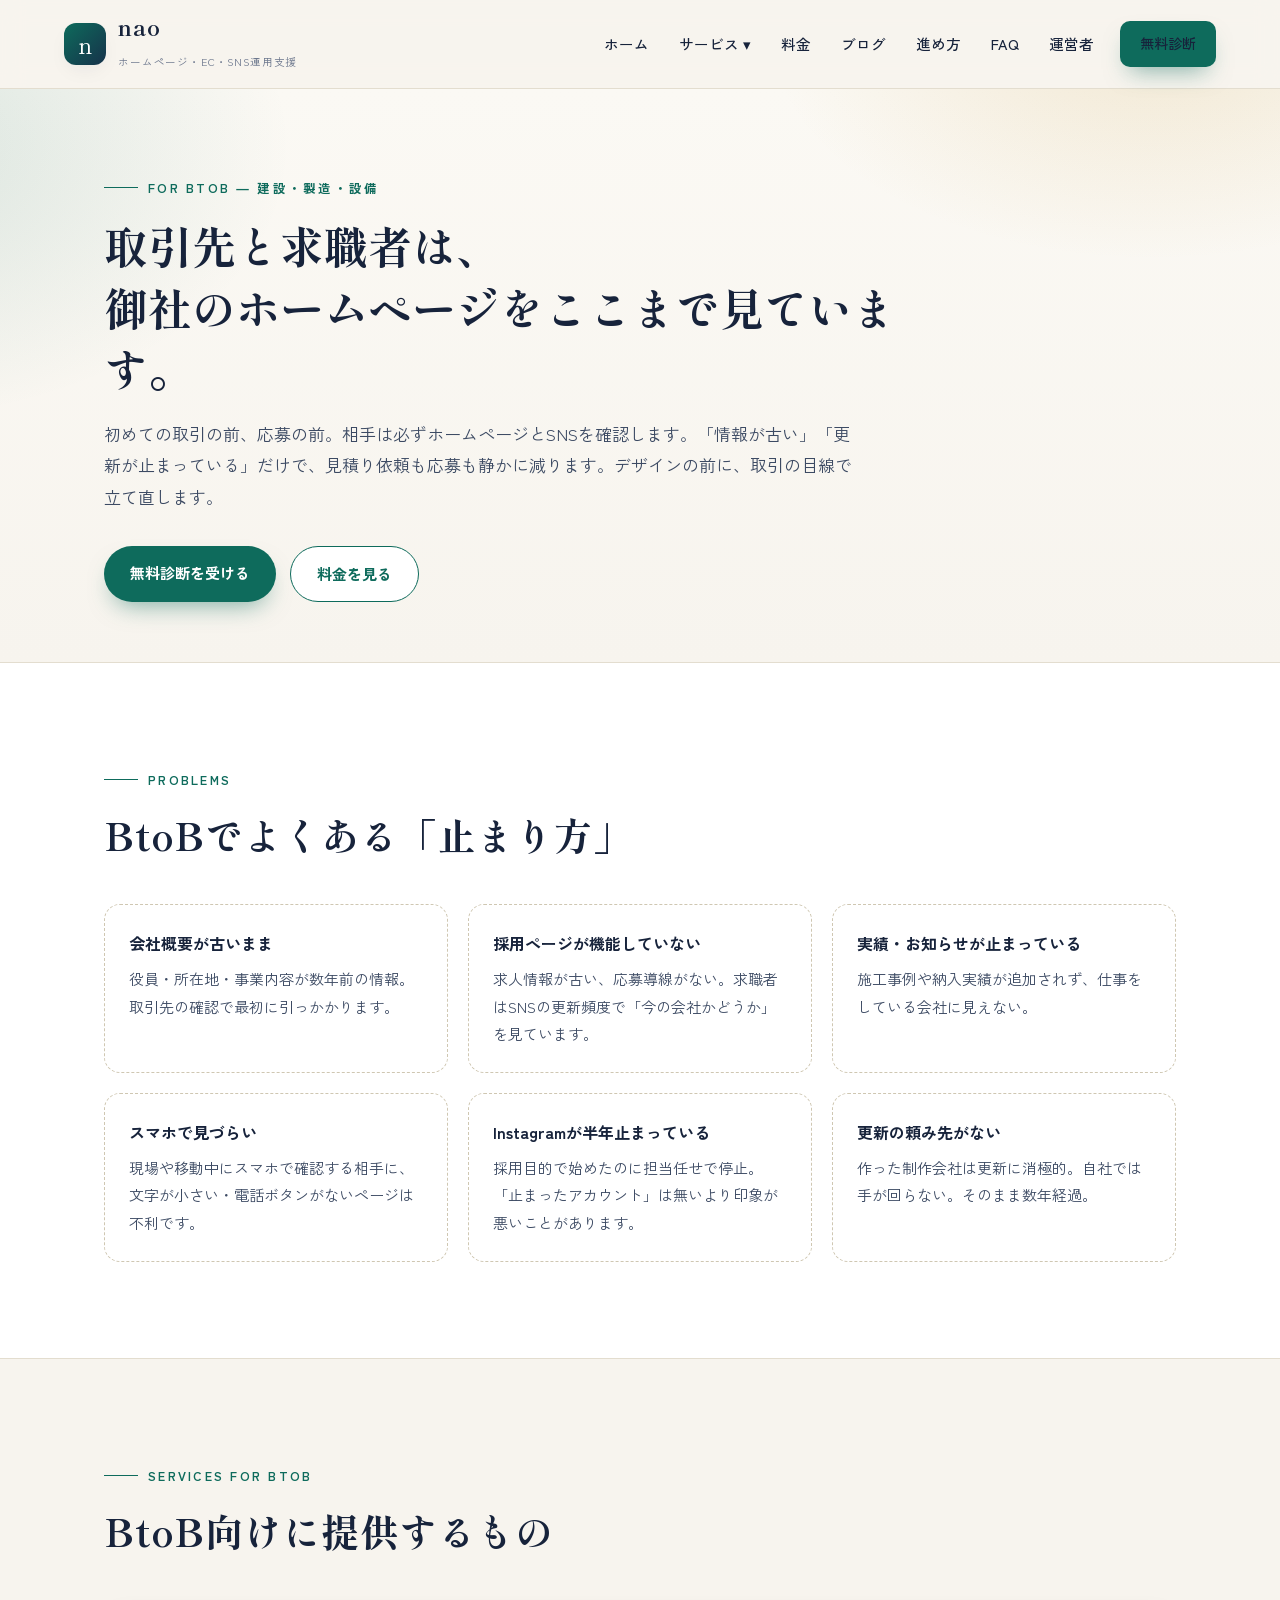
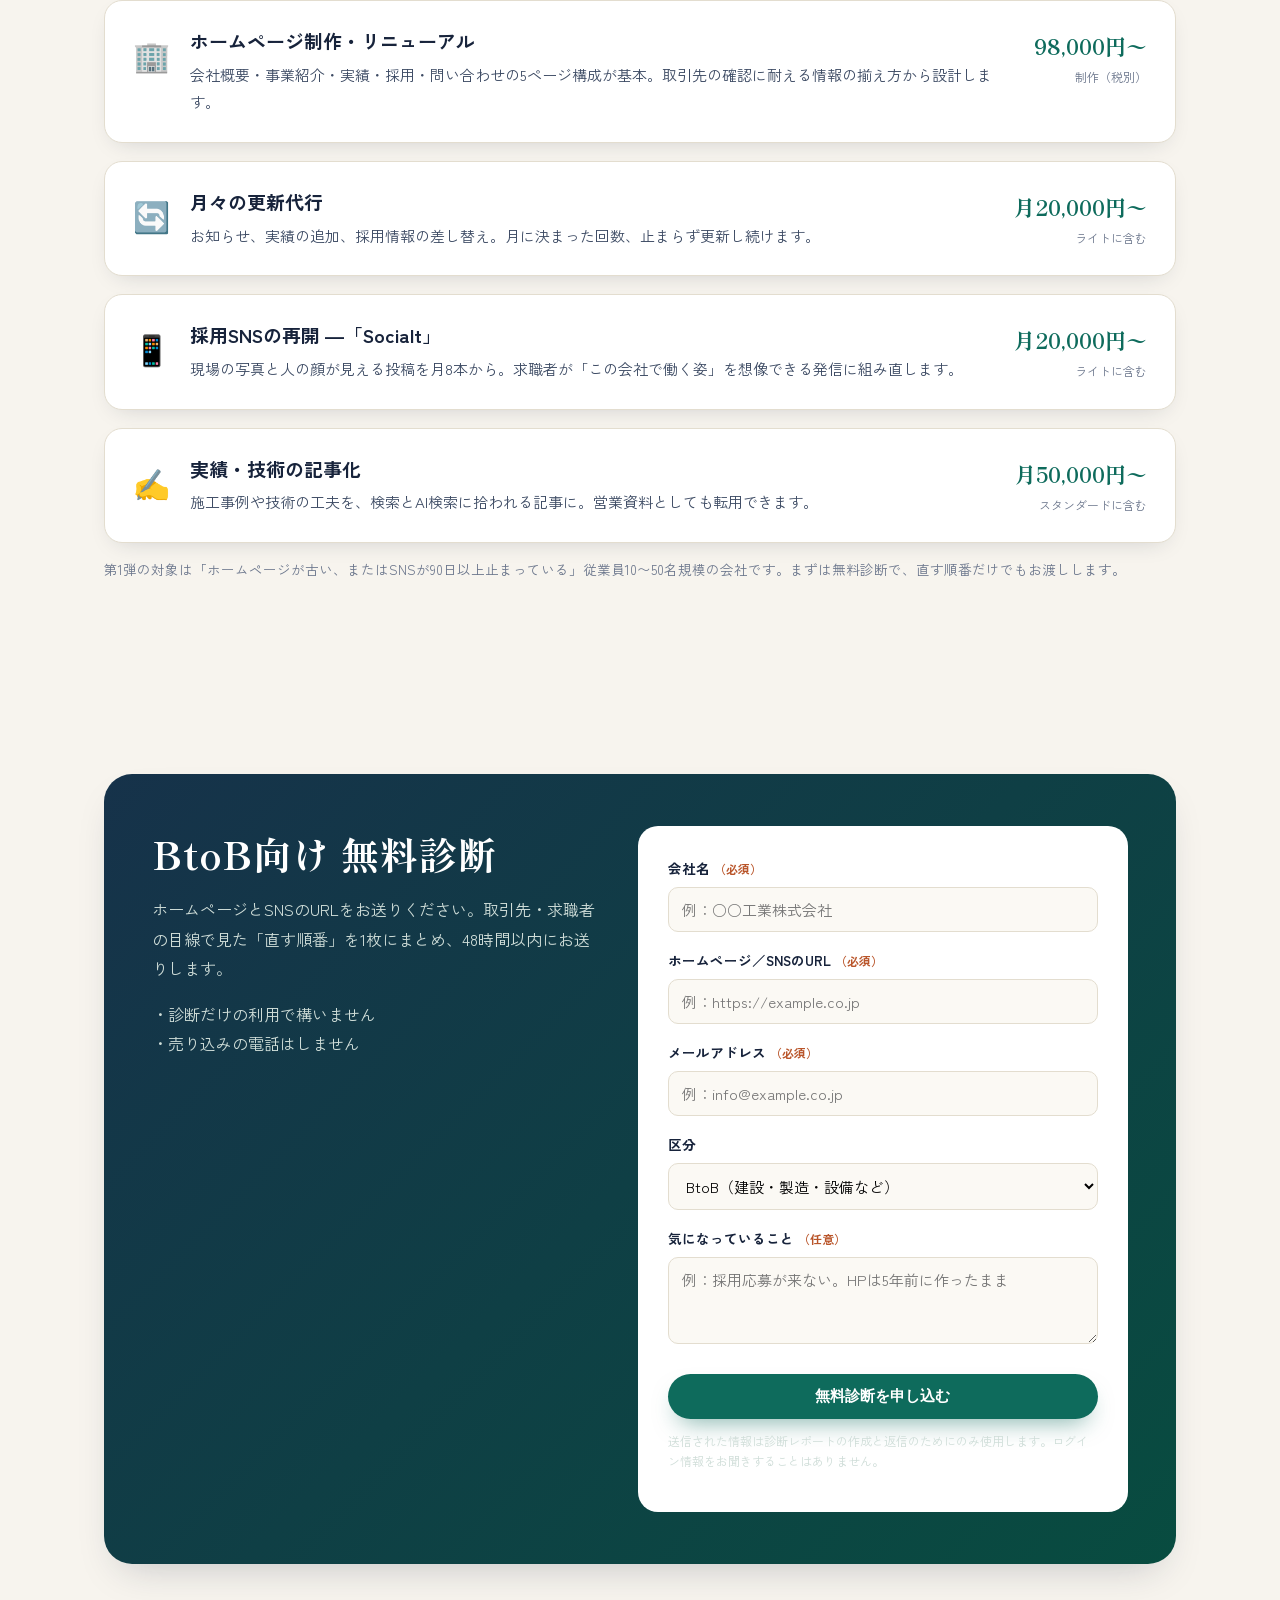
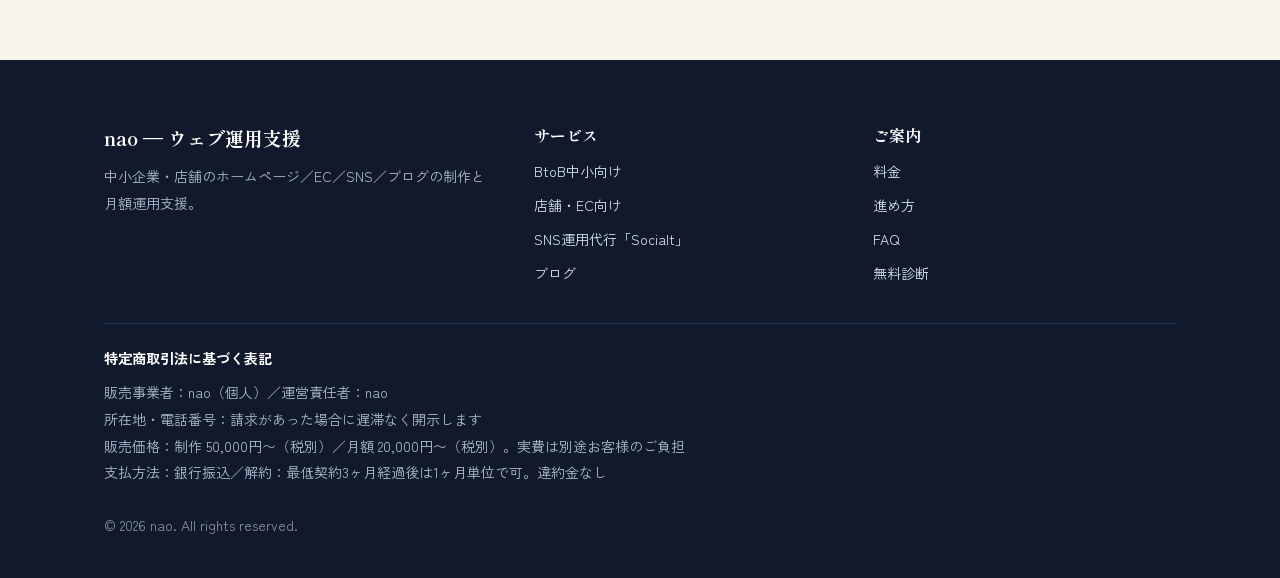
==== b2b/index.html @ 58116fbf "サイト v2 初回公開（トップ／BtoB／店舗・EC／Socialt／ブログ）" ====
<!DOCTYPE html>
<html lang="ja">
<head>
<meta charset="UTF-8">
<meta name="viewport" content="width=device-width, initial-scale=1.0">
<title>BtoB中小向け（建設・製造・設備）ホームページ制作とSNS運用｜nao</title>
<meta name="description" content="建設・製造・設備などBtoB中小企業のホームページ制作・リニューアルと、採用に効くSNS（Instagram運用代行「Socialt」）の立て直し。制作9.8万円〜、月額2万円〜。取引先と求職者が見る場所から直します。まずは無料診断から。">
<link rel="preconnect" href="https://fonts.googleapis.com">
<link href="https://fonts.googleapis.com/css2?family=Shippori+Mincho:wght@500;700&family=Zen+Kaku+Gothic+New:wght@400;500;700&display=swap" rel="stylesheet">
<link rel="stylesheet" href="../assets/style.css">
</head>
<body>
<header class="site">
  <div class="header-in">
    <a class="brand" href="../index.html"><span class="brand-mark">n</span><span><span class="brand-name">nao</span><br><span class="brand-sub">ホームページ・EC・SNS運用支援</span></span></a>
    <button class="nav-toggle" aria-label="メニュー">☰</button>
    <nav class="main"><ul>
      <li><a href="../index.html">ホーム</a></li>
      <li class="has-drop"><a href="../index.html#services">サービス ▾</a>
        <div class="drop">
          <div class="drop-label">対象から選ぶ</div>
          <a href="../b2b/"><b>BtoB中小向け</b><span>建設・製造・設備 ― HPと採用SNSの立て直し</span></a>
          <a href="../shop-ec/"><b>店舗・EC向け</b><span>飲食・小売・美容・食品 ― 集客とネット販売</span></a>
          <div class="drop-label">サービスから選ぶ</div>
          <a href="../sns/"><b>SNS運用代行「Socialt」</b><span>止まったSNSの再開と月8投稿からの運用</span></a>
          <a href="../index.html#services"><b>ホームページ制作・更新</b><span>制作9.8万円〜／更新は月額で代行</span></a>
          <a href="../shop-ec/#ec"><b>ECサイト制作</b><span>Shopify／BASE・商品登録20点まで込み</span></a>
          <a href="../blog/"><b>ブログ・記事制作</b><span>SEO／AI検索に拾われる記事を月2本</span></a>
        </div></li>
      <li><a href="../index.html#pricing">料金</a></li>
      <li><a href="../blog/">ブログ</a></li>
      <li><a href="../index.html#flow">進め方</a></li>
      <li><a href="../index.html#faq">FAQ</a></li>
      <li><a href="../index.html#about">運営者</a></li>
      <li class="header-cta"><a class="btn sm" href="#diagnosis">無料診断</a></li>
    </ul></nav>
  </div>
</header>

<div class="page-hero">
  <div class="wrap">
    <div class="eyebrow">For BtoB ― 建設・製造・設備</div>
    <h1>取引先と求職者は、<br>御社のホームページをここまで見ています。</h1>
    <p class="lead">初めての取引の前、応募の前。相手は必ずホームページとSNSを確認します。「情報が古い」「更新が止まっている」だけで、見積り依頼も応募も静かに減ります。デザインの前に、取引の目線で立て直します。</p>
    <div class="hero-cta"><a class="btn" href="#diagnosis">無料診断を受ける</a><a class="btn ghost" href="../index.html#pricing">料金を見る</a></div>
  </div>
</div>

<section class="band">
  <div class="wrap">
    <div class="eyebrow reveal">Problems</div>
    <h2 class="reveal">BtoBでよくある「止まり方」</h2>
    <div style="height:28px"></div>
    <div class="pains">
      <div class="pain reveal"><b>会社概要が古いまま</b>役員・所在地・事業内容が数年前の情報。取引先の確認で最初に引っかかります。</div>
      <div class="pain reveal"><b>採用ページが機能していない</b>求人情報が古い、応募導線がない。求職者はSNSの更新頻度で「今の会社かどうか」を見ています。</div>
      <div class="pain reveal"><b>実績・お知らせが止まっている</b>施工事例や納入実績が追加されず、仕事をしている会社に見えない。</div>
      <div class="pain reveal"><b>スマホで見づらい</b>現場や移動中にスマホで確認する相手に、文字が小さい・電話ボタンがないページは不利です。</div>
      <div class="pain reveal"><b>Instagramが半年止まっている</b>採用目的で始めたのに担当任せで停止。「止まったアカウント」は無いより印象が悪いことがあります。</div>
      <div class="pain reveal"><b>更新の頼み先がない</b>作った制作会社は更新に消極的。自社では手が回らない。そのまま数年経過。</div>
    </div>
  </div>
</section>

<section>
  <div class="wrap">
    <div class="eyebrow reveal">Services for BtoB</div>
    <h2 class="reveal">BtoB向けに提供するもの</h2>
    <div style="height:28px"></div>
    <div class="grid" style="gap:18px">
      <div class="svc reveal"><div class="icon">🏢</div><div><h3>ホームページ制作・リニューアル</h3><p>会社概要・事業紹介・実績・採用・問い合わせの5ページ構成が基本。取引先の確認に耐える情報の揃え方から設計します。</p></div><div class="price"><b>98,000円〜</b><span>制作（税別）</span></div></div>
      <div class="svc reveal"><div class="icon">🔄</div><div><h3>月々の更新代行</h3><p>お知らせ、実績の追加、採用情報の差し替え。月に決まった回数、止まらず更新し続けます。</p></div><div class="price"><b>月20,000円〜</b><span>ライトに含む</span></div></div>
      <div class="svc reveal"><div class="icon">📱</div><div><h3>採用SNSの再開 ―「Socialt」</h3><p>現場の写真と人の顔が見える投稿を月8本から。求職者が「この会社で働く姿」を想像できる発信に組み直します。</p></div><div class="price"><b>月20,000円〜</b><span>ライトに含む</span></div></div>
      <div class="svc reveal"><div class="icon">✍️</div><div><h3>実績・技術の記事化</h3><p>施工事例や技術の工夫を、検索とAI検索に拾われる記事に。営業資料としても転用できます。</p></div><div class="price"><b>月50,000円〜</b><span>スタンダードに含む</span></div></div>
    </div>
    <p class="note reveal">第1弾の対象は「ホームページが古い、またはSNSが90日以上止まっている」従業員10〜50名規模の会社です。まずは無料診断で、直す順番だけでもお渡しします。</p>
  </div>
</section>

<section>
  <div class="wrap">
    <div class="diag reveal" id="diagnosis">
      <div class="diag-grid">
        <div><h2>BtoB向け 無料診断</h2><p>ホームページとSNSのURLをお送りください。取引先・求職者の目線で見た「直す順番」を1枚にまとめ、48時間以内にお送りします。</p><p style="margin-top:16px">・診断だけの利用で構いません<br>・売り込みの電話はしません</p></div>
        <form class="diag-form" id="diag-form">
          <label>会社名 <span>（必須）</span></label><input type="text" name="会社名" required placeholder="例：○○工業株式会社">
          <label>ホームページ／SNSのURL <span>（必須）</span></label><input type="url" name="対象URL" required placeholder="例：https://example.co.jp">
          <label>メールアドレス <span>（必須）</span></label><input type="email" name="メールアドレス" required placeholder="例：info@example.co.jp">
          <label>区分</label><select name="区分"><option>BtoB（建設・製造・設備など）</option><option>店舗・EC</option><option>その他・分からない</option></select>
          <label>気になっていること <span>（任意）</span></label><textarea name="気になっていること" rows="3" placeholder="例：採用応募が来ない。HPは5年前に作ったまま"></textarea>
          <button class="btn" type="submit">無料診断を申し込む</button>
          <p class="form-note">送信された情報は診断レポートの作成と返信のためにのみ使用します。ログイン情報をお聞きすることはありません。</p>
          <p id="form-status"></p>
        </form>
      </div>
    </div>
  </div>
</section>

<footer class="site"><div class="wrap">
  <div class="foot-grid">
    <div><h3>nao ― ウェブ運用支援</h3><p>中小企業・店舗のホームページ／EC／SNS／ブログの制作と月額運用支援。</p></div>
    <div><h3 style="font-size:16px">サービス</h3><ul><li><a href="../b2b/">BtoB中小向け</a></li><li><a href="../shop-ec/">店舗・EC向け</a></li><li><a href="../sns/">SNS運用代行「Socialt」</a></li><li><a href="../blog/">ブログ</a></li></ul></div>
    <div><h3 style="font-size:16px">ご案内</h3><ul><li><a href="../index.html#pricing">料金</a></li><li><a href="../index.html#flow">進め方</a></li><li><a href="../index.html#faq">FAQ</a></li><li><a href="#diagnosis">無料診断</a></li></ul></div>
  </div>
  <dl class="tokusho"><dt>特定商取引法に基づく表記</dt><dd>販売事業者：nao（個人）／運営責任者：nao<br>所在地・電話番号：請求があった場合に遅滞なく開示します<br>販売価格：制作 50,000円〜（税別）／月額 20,000円〜（税別）。実費は別途お客様のご負担<br>支払方法：銀行振込／解約：最低契約3ヶ月経過後は1ヶ月単位で可。違約金なし</dd></dl>
  <p class="copyright">© 2026 nao. All rights reserved.</p>
</div></footer>
<script src="../assets/main.js"></script>
</body>
</html>
---- assets/style.css ----
/* ============================================================
   nao — 中小企業のホームページ・EC・SNS運用支援
   Design system v2 (屋号はヘッダーのブランド表記のみ差し替え)
   ============================================================ */
:root{
  --ink:#17233b;
  --ink-soft:#3c4a63;
  --muted:#6b768c;
  --paper:#f7f4ee;
  --paper-2:#efe9dd;
  --card:#ffffff;
  --line:#e3ddcf;
  --teal:#0e6b5c;
  --teal-dark:#084c40;
  --teal-tint:#e3efec;
  --navy:#16324a;
  --terra:#b9552a;
  --terra-dark:#93401d;
  --terra-tint:#f7e9e1;
  --gold:#c79a3b;
  --radius:18px;
  --shadow:0 18px 40px -18px rgba(23,35,59,.25);
  --shadow-sm:0 8px 24px -12px rgba(23,35,59,.22);
  --font-body:"Zen Kaku Gothic New","Hiragino Kaku Gothic ProN","Yu Gothic",sans-serif;
  --font-display:"Shippori Mincho","Hiragino Mincho ProN","Yu Mincho",serif;
}
*{margin:0;padding:0;box-sizing:border-box}
html{scroll-behavior:smooth}
body{font-family:var(--font-body);color:var(--ink);background:var(--paper);line-height:1.85;font-size:16px;-webkit-font-smoothing:antialiased}
img{max-width:100%}
a{color:var(--teal);text-decoration:none}
a:hover{text-decoration:underline}
.wrap{max-width:1120px;margin:0 auto;padding:0 24px}
section{padding:96px 0}
h1,h2,h3{line-height:1.45;font-weight:700}
h2{font-family:var(--font-display);font-size:clamp(26px,3.4vw,38px);letter-spacing:.02em;margin-bottom:14px}
h3{font-size:19px}
.lead{color:var(--ink-soft);max-width:760px}
.eyebrow{display:inline-flex;align-items:center;gap:10px;font-size:12.5px;font-weight:700;letter-spacing:.18em;color:var(--teal);text-transform:uppercase;margin-bottom:16px}
.eyebrow::before{content:"";width:34px;height:1px;background:var(--teal)}
.eyebrow.center{justify-content:center}
.eyebrow.center::after{content:"";width:34px;height:1px;background:var(--teal)}
.center{text-align:center}
.center .lead{margin:0 auto}

/* ---------- header / nav ---------- */
header.site{position:sticky;top:0;z-index:60;background:rgba(247,244,238,.88);backdrop-filter:blur(12px);border-bottom:1px solid var(--line)}
.header-in{display:flex;align-items:center;gap:28px;max-width:1200px;margin:0 auto;padding:14px 24px}
.brand{display:flex;align-items:center;gap:12px;color:var(--ink);flex-shrink:0}
.brand:hover{text-decoration:none}
.brand-mark{width:42px;height:42px;border-radius:12px;background:linear-gradient(135deg,var(--teal),var(--navy));color:#fff;display:grid;place-items:center;font-family:var(--font-display);font-size:22px;box-shadow:var(--shadow-sm)}
.brand-name{font-family:var(--font-display);font-size:22px;font-weight:700;letter-spacing:.04em;line-height:1.1}
.brand-sub{font-size:10.5px;color:var(--muted);letter-spacing:.08em;line-height:1.3}
nav.main{margin-left:auto}
nav.main ul{display:flex;align-items:center;gap:6px;list-style:none}
nav.main a{color:var(--ink);font-size:14.5px;font-weight:500;padding:9px 12px;border-radius:10px;display:inline-block}
nav.main a:hover{background:#fff;text-decoration:none;box-shadow:var(--shadow-sm)}
.has-drop{position:relative}
.drop{position:absolute;top:calc(100% + 10px);left:50%;transform:translate(-50%,6px);min-width:290px;background:#fff;border:1px solid var(--line);border-radius:16px;box-shadow:var(--shadow);padding:10px;opacity:0;visibility:hidden;transition:.22s}
.has-drop:hover .drop,.has-drop:focus-within .drop{opacity:1;visibility:visible;transform:translate(-50%,0)}
.drop a{display:flex;flex-direction:column;gap:1px;padding:10px 12px;border-radius:10px}
.drop a:hover{background:var(--paper);box-shadow:none}
.drop a b{font-size:14.5px}
.drop a span{font-size:12px;color:var(--muted)}
.drop .drop-label{font-size:11px;letter-spacing:.14em;color:var(--muted);padding:8px 12px 2px;font-weight:700}
.btn{display:inline-block;background:var(--teal);color:#fff;font-weight:700;font-size:15px;padding:13px 26px;border-radius:999px;border:none;cursor:pointer;box-shadow:0 12px 24px -10px rgba(14,107,92,.55);transition:.2s}
.btn:hover{background:var(--teal-dark);text-decoration:none;transform:translateY(-1px)}
.btn.ghost{background:#fff;color:var(--teal);border:1.5px solid var(--teal);box-shadow:none}
.btn.terra{background:var(--terra);box-shadow:0 12px 24px -10px rgba(185,85,42,.55)}
.btn.terra:hover{background:var(--terra-dark)}
.btn.sm{padding:10px 20px;font-size:14px}
.header-cta{margin-left:8px}
.nav-toggle{display:none;margin-left:auto;background:#fff;border:1px solid var(--line);border-radius:10px;padding:9px 13px;font-size:18px;cursor:pointer}

/* ---------- hero ---------- */
.hero{position:relative;padding:104px 0 88px;overflow:hidden;background:
  radial-gradient(720px 420px at 88% -10%,rgba(199,154,59,.20),transparent 60%),
  radial-gradient(820px 520px at -10% 20%,rgba(14,107,92,.16),transparent 60%),
  linear-gradient(180deg,#fbf9f4,var(--paper))}
.hero h1{font-family:var(--font-display);font-size:clamp(32px,5vw,54px);line-height:1.35;letter-spacing:.02em;max-width:820px}
.hero h1 em{font-style:normal;color:var(--teal);background:linear-gradient(transparent 62%,rgba(199,154,59,.35) 62%)}
.hero .lead{margin-top:22px;font-size:17.5px}
.hero-cta{display:flex;gap:14px;flex-wrap:wrap;margin-top:34px}
.hero-points{display:flex;gap:10px;flex-wrap:wrap;margin-top:30px}
.chip{background:#fff;border:1px solid var(--line);border-radius:999px;padding:7px 15px;font-size:13px;font-weight:600;color:var(--ink-soft);box-shadow:var(--shadow-sm)}
.chip b{color:var(--teal)}
.definition{margin-top:52px;background:#fff;border:1px solid var(--line);border-left:4px solid var(--gold);border-radius:14px;padding:22px 26px;max-width:860px;box-shadow:var(--shadow-sm);font-size:15px;color:var(--ink-soft)}

/* page hero (sub pages) */
.page-hero{padding:78px 0 60px;background:
  radial-gradient(640px 380px at 90% -10%,rgba(199,154,59,.18),transparent 60%),
  radial-gradient(700px 460px at -10% 10%,rgba(14,107,92,.14),transparent 60%),linear-gradient(180deg,#fbf9f4,var(--paper))}
.page-hero.shop{background:
  radial-gradient(640px 380px at 90% -10%,rgba(199,154,59,.18),transparent 60%),
  radial-gradient(700px 460px at -10% 10%,rgba(185,85,42,.14),transparent 60%),linear-gradient(180deg,#fbf9f4,var(--paper))}
.page-hero h1{font-family:var(--font-display);font-size:clamp(28px,4.2vw,44px);line-height:1.4;max-width:800px}
.page-hero .lead{margin-top:18px;font-size:17px}

/* ---------- entrance cards ---------- */
.entrances{display:grid;grid-template-columns:1fr 1fr;gap:26px;margin-top:8px}
.entrance{position:relative;background:var(--card);border:1px solid var(--line);border-radius:24px;padding:38px 36px;box-shadow:var(--shadow-sm);overflow:hidden;transition:.25s;color:var(--ink)}
.entrance:hover{transform:translateY(-5px);box-shadow:var(--shadow);text-decoration:none}
.entrance::before{content:"";position:absolute;inset:0 0 auto 0;height:5px;background:linear-gradient(90deg,var(--teal),var(--navy))}
.entrance.shop::before{background:linear-gradient(90deg,var(--terra),var(--gold))}
.entrance .tag{font-size:12px;font-weight:700;letter-spacing:.16em;color:var(--teal)}
.entrance.shop .tag{color:var(--terra)}
.entrance h3{font-family:var(--font-display);font-size:25px;margin:10px 0 12px}
.entrance p{color:var(--ink-soft);font-size:15px}
.entrance ul{list-style:none;margin:18px 0 22px;display:grid;gap:8px}
.entrance li{font-size:14.5px;padding-left:24px;position:relative}
.entrance li::before{content:"✓";position:absolute;left:0;color:var(--teal);font-weight:700}
.entrance.shop li::before{color:var(--terra)}
.entrance .go{font-weight:700;color:var(--teal)}
.entrance.shop .go{color:var(--terra)}

/* ---------- generic cards / grids ---------- */
.grid{display:grid;gap:24px}
.grid.c2{grid-template-columns:repeat(2,1fr)}
.grid.c3{grid-template-columns:repeat(3,1fr)}
.grid.c4{grid-template-columns:repeat(4,1fr)}
.card{background:var(--card);border:1px solid var(--line);border-radius:var(--radius);padding:30px 28px;box-shadow:var(--shadow-sm)}
.card h3{margin-bottom:10px}
.card p,.card li{color:var(--ink-soft);font-size:15px}
.card .num{font-family:var(--font-display);font-size:15px;color:#fff;background:var(--teal);width:34px;height:34px;border-radius:50%;display:grid;place-items:center;margin-bottom:16px}
.card ul{list-style:none;display:grid;gap:7px;margin-top:6px}
.card li{padding-left:22px;position:relative}
.card li::before{content:"—";position:absolute;left:0;color:var(--gold);font-weight:700}
.icon{font-size:26px;margin-bottom:12px}
.band{background:#fff;border-top:1px solid var(--line);border-bottom:1px solid var(--line)}
.band.tint{background:var(--teal-tint);border:none}
.band.terra-tint{background:var(--terra-tint);border:none}
.band.dark{background:linear-gradient(135deg,var(--navy),var(--teal-dark));color:#eef3f1;border:none}
.band.dark h2,.band.dark h3{color:#fff}
.band.dark p,.band.dark li{color:#cfddd8}

/* pains */
.pains{display:grid;grid-template-columns:repeat(3,1fr);gap:20px}
.pain{background:#fff;border:1px dashed #cfc7b2;border-radius:16px;padding:24px;font-size:15px;color:var(--ink-soft)}
.pain b{display:block;color:var(--ink);font-size:16px;margin-bottom:6px}

/* service list */
.svc{display:flex;gap:20px;background:#fff;border:1px solid var(--line);border-radius:var(--radius);padding:26px 28px;box-shadow:var(--shadow-sm);align-items:flex-start}
.svc .icon{margin:0;font-size:30px}
.svc h3{margin-bottom:6px}
.svc p{color:var(--ink-soft);font-size:15px}
.svc .price{margin-left:auto;text-align:right;flex-shrink:0}
.svc .price b{font-family:var(--font-display);font-size:21px;color:var(--teal)}
.svc .price span{display:block;font-size:12px;color:var(--muted)}

/* pricing */
.price-grid{display:grid;grid-template-columns:repeat(3,1fr);gap:24px;align-items:stretch}
.plan{background:#fff;border:1px solid var(--line);border-radius:22px;padding:34px 30px;box-shadow:var(--shadow-sm);display:flex;flex-direction:column;position:relative}
.plan.featured{border:2px solid var(--teal);box-shadow:var(--shadow)}
.plan .ribbon{position:absolute;top:-13px;left:50%;transform:translateX(-50%);background:var(--teal);color:#fff;font-size:12px;font-weight:700;letter-spacing:.1em;padding:4px 16px;border-radius:999px}
.plan h3{font-family:var(--font-display);font-size:21px}
.plan .amount{font-family:var(--font-display);font-size:36px;margin:12px 0 2px}
.plan .amount small{font-size:14px;color:var(--muted)}
.plan .per{font-size:12.5px;color:var(--muted);margin-bottom:18px}
.plan ul{list-style:none;display:grid;gap:9px;font-size:14.5px;color:var(--ink-soft);margin-bottom:26px}
.plan li{padding-left:24px;position:relative}
.plan li::before{content:"✓";position:absolute;left:0;color:var(--teal);font-weight:700}
.plan .btn{margin-top:auto;text-align:center}
table.fee{width:100%;border-collapse:collapse;background:#fff;border-radius:16px;overflow:hidden;box-shadow:var(--shadow-sm);font-size:15px}
table.fee th,table.fee td{padding:16px 20px;text-align:left;border-bottom:1px solid var(--line);vertical-align:top}
table.fee th{background:var(--navy);color:#fff;font-weight:600;width:34%}
table.fee td b{color:var(--teal);font-family:var(--font-display);font-size:17px}
table.fee tr:last-child th,table.fee tr:last-child td{border-bottom:none}
.note{font-size:13.5px;color:var(--muted);margin-top:14px}
.total-box{background:linear-gradient(135deg,#fff,#fdf6e3);border:1px solid var(--gold);border-radius:18px;padding:28px 30px;box-shadow:var(--shadow-sm)}
.total-box h3{color:#8a6a1f;margin-bottom:8px}
.total-box p{color:var(--ink-soft);font-size:15px}

/* roles table */
table.roles{width:100%;border-collapse:collapse;background:#fff;box-shadow:var(--shadow-sm);border-radius:16px;overflow:hidden;font-size:15px}
table.roles th,table.roles td{padding:15px 20px;border-bottom:1px solid var(--line);text-align:left}
table.roles thead th{background:var(--teal);color:#fff}
table.roles tbody th{font-weight:600;color:var(--ink);width:36%;background:#fbf9f4}

/* steps */
.steps{display:grid;grid-template-columns:repeat(4,1fr);gap:22px;counter-reset:step}
.step{background:#fff;border:1px solid var(--line);border-radius:var(--radius);padding:28px 24px;box-shadow:var(--shadow-sm);position:relative}
.step::before{counter-increment:step;content:"0" counter(step);font-family:var(--font-display);font-size:30px;color:var(--gold);display:block;margin-bottom:10px}
.step h3{font-size:16.5px;margin-bottom:8px}
.step p{font-size:14px;color:var(--ink-soft)}

/* faq */
.faq{max-width:820px;margin:0 auto;display:grid;gap:14px}
details{background:#fff;border:1px solid var(--line);border-radius:14px;padding:20px 24px;box-shadow:var(--shadow-sm)}
details summary{cursor:pointer;font-weight:700;font-size:16px;list-style:none;display:flex;gap:12px}
details summary::before{content:"Q";font-family:var(--font-display);color:var(--teal)}
details p{margin-top:10px;color:var(--ink-soft);font-size:15px}

/* blog */
.blog-grid{display:grid;grid-template-columns:repeat(3,1fr);gap:24px}
.post{background:#fff;border:1px solid var(--line);border-radius:20px;overflow:hidden;box-shadow:var(--shadow-sm);transition:.25s;color:var(--ink);display:flex;flex-direction:column}
.post:hover{transform:translateY(-4px);box-shadow:var(--shadow);text-decoration:none}
.post .thumb{height:150px;position:relative;background:linear-gradient(120deg,var(--teal),var(--navy))}
.post .thumb.shop{background:linear-gradient(120deg,var(--terra),var(--gold))}
.post .thumb.proof{background:linear-gradient(120deg,#5b4a8a,var(--navy))}
.post .thumb span{position:absolute;left:18px;bottom:14px;color:#fff;font-family:var(--font-display);font-size:19px;line-height:1.4;text-shadow:0 2px 10px rgba(0,0,0,.35)}
.post .body{padding:22px 22px 26px;display:flex;flex-direction:column;gap:8px;flex:1}
.post .cat{font-size:11.5px;font-weight:700;letter-spacing:.12em;color:var(--teal)}
.post .cat.shop{color:var(--terra)}
.post h3{font-size:16.5px;line-height:1.55}
.post p{font-size:13.5px;color:var(--muted)}
.post .soon{margin-top:auto;font-size:12px;color:var(--gold);font-weight:700}

/* diagnosis / form */
.diag{background:linear-gradient(135deg,var(--navy),var(--teal-dark));color:#eef3f1;border-radius:28px;padding:52px 48px;box-shadow:var(--shadow)}
.diag h2{color:#fff}
.diag p{color:#cfddd8}
.diag-grid{display:grid;grid-template-columns:1fr 1.1fr;gap:40px;align-items:start}
form.diag-form{background:#fff;border-radius:20px;padding:30px;color:var(--ink)}
form.diag-form label{display:block;font-size:13.5px;font-weight:700;margin:16px 0 6px}
form.diag-form label:first-child{margin-top:0}
form.diag-form label span{color:var(--terra);font-weight:600;font-size:12px}
form.diag-form input,form.diag-form select,form.diag-form textarea{width:100%;border:1.5px solid var(--line);border-radius:10px;padding:11px 13px;font-size:15px;font-family:var(--font-body);background:#fbf9f4}
form.diag-form input:focus,form.diag-form select:focus,form.diag-form textarea:focus{outline:none;border-color:var(--teal);background:#fff}
form.diag-form .btn{width:100%;margin-top:22px;text-align:center}
.form-note{font-size:12px;color:var(--muted);margin-top:12px;line-height:1.6}
#form-status{font-size:14px;margin-top:12px;font-weight:600}

/* footer */
footer.site{background:#101a2c;color:#aebacd;margin-top:0}
footer.site .wrap{padding-top:64px;padding-bottom:40px}
footer.site h3{color:#fff;font-family:var(--font-display);margin-bottom:12px}
footer.site p,footer.site dd{font-size:14px;line-height:1.9}
footer.site a{color:#d7e3f2}
.foot-grid{display:grid;grid-template-columns:1.3fr 1fr 1fr;gap:36px;margin-bottom:36px}
.foot-grid ul{list-style:none;display:grid;gap:8px;font-size:14px}
.tokusho{border-top:1px solid #263650;padding-top:22px}
.tokusho dt{color:#fff;font-weight:700;font-size:14px;margin-bottom:8px}
.copyright{margin-top:26px;font-size:12.5px;opacity:.75}

/* reveal animation */
.reveal{opacity:0;transform:translateY(22px);transition:opacity .7s ease,transform .7s ease}
.reveal.on{opacity:1;transform:none}

/* responsive */
@media(max-width:960px){
  .grid.c3,.grid.c4,.pains,.price-grid,.blog-grid{grid-template-columns:repeat(2,1fr)}
  .steps{grid-template-columns:repeat(2,1fr)}
  .entrances,.diag-grid,.foot-grid{grid-template-columns:1fr}
  .svc{flex-direction:column}
  .svc .price{margin-left:0;text-align:left}
}
@media(max-width:760px){
  section{padding:64px 0}
  nav.main{display:none;position:absolute;top:100%;left:0;right:0;background:#fff;border-bottom:1px solid var(--line);box-shadow:var(--shadow);padding:14px 20px 20px}
  nav.main.open{display:block}
  nav.main ul{flex-direction:column;align-items:stretch;gap:2px}
  .drop{position:static;opacity:1;visibility:visible;transform:none;box-shadow:none;border:none;padding:0 0 6px 14px;min-width:0}
  .nav-toggle{display:block}
  .header-cta{display:none}
  .grid.c2,.grid.c3,.grid.c4,.pains,.price-grid,.blog-grid,.steps{grid-template-columns:1fr}
  .diag{padding:36px 24px}
  .hero{padding:70px 0 60px}
}
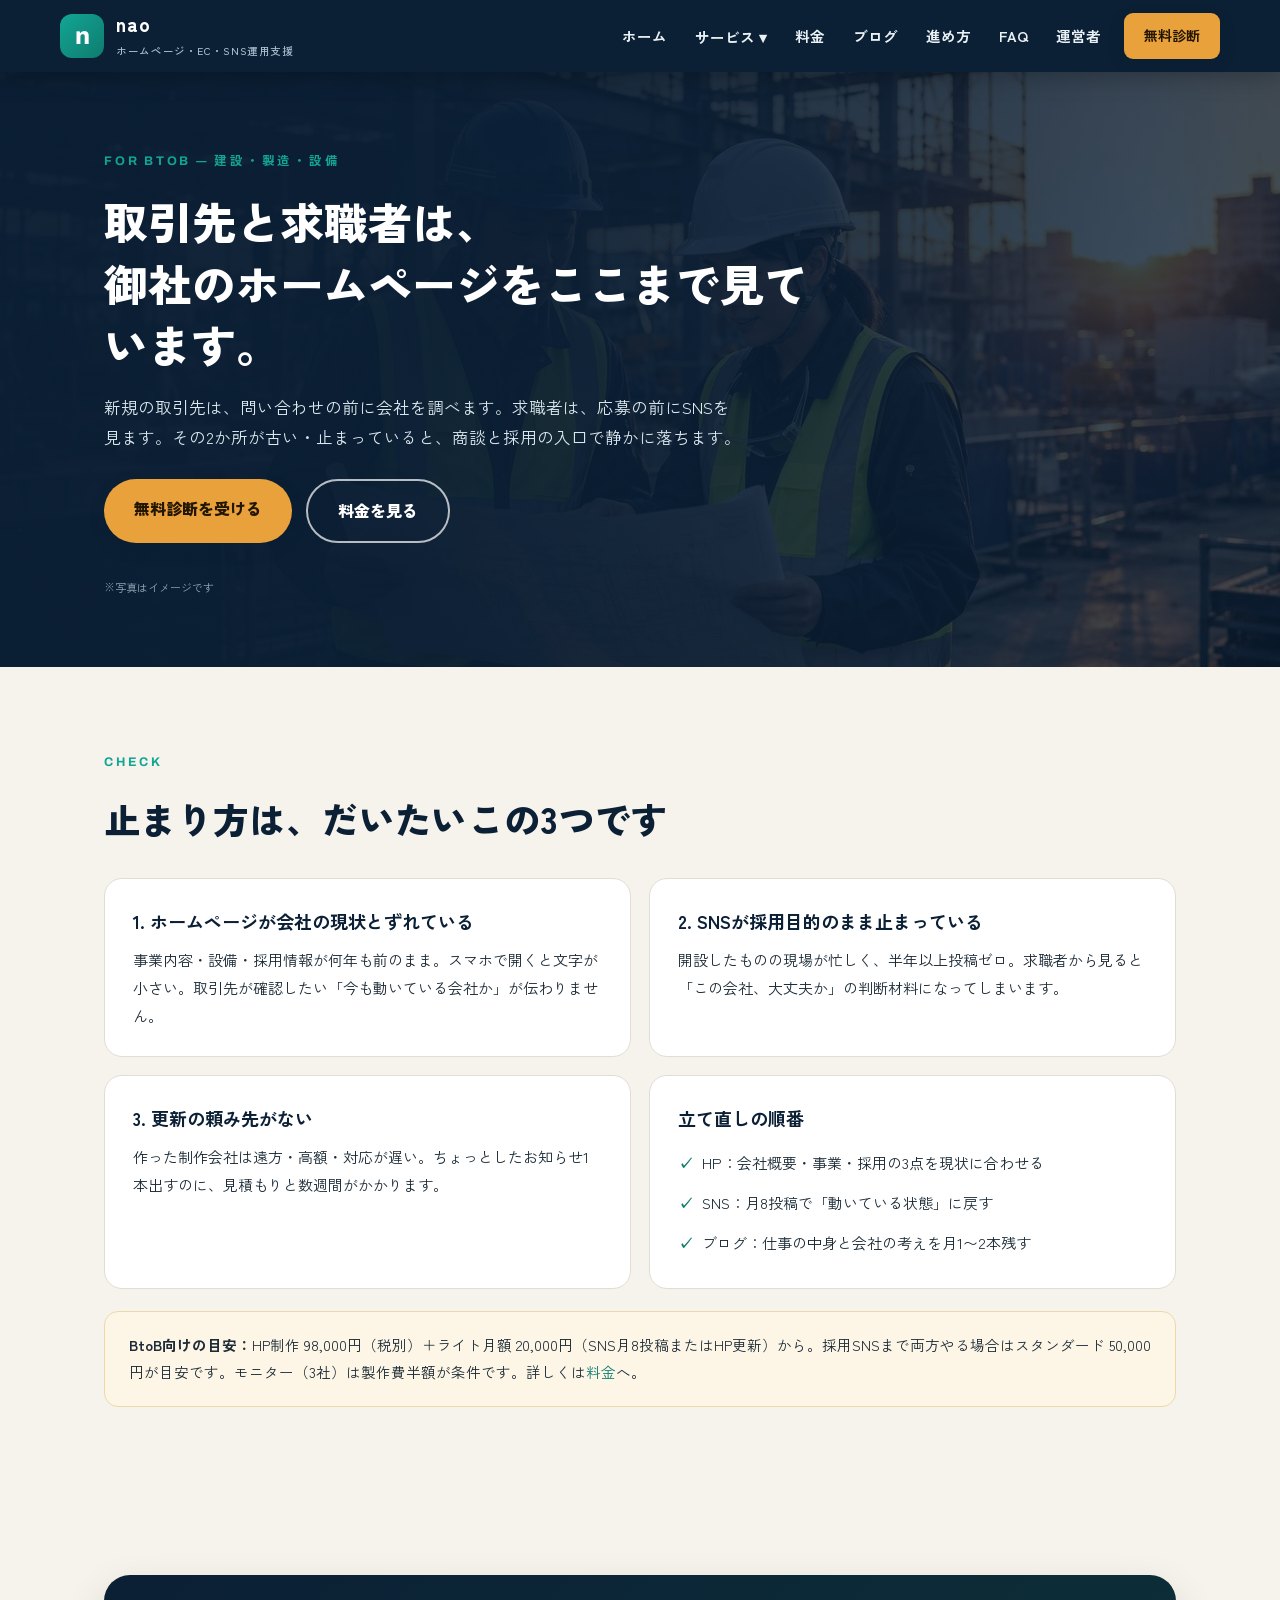
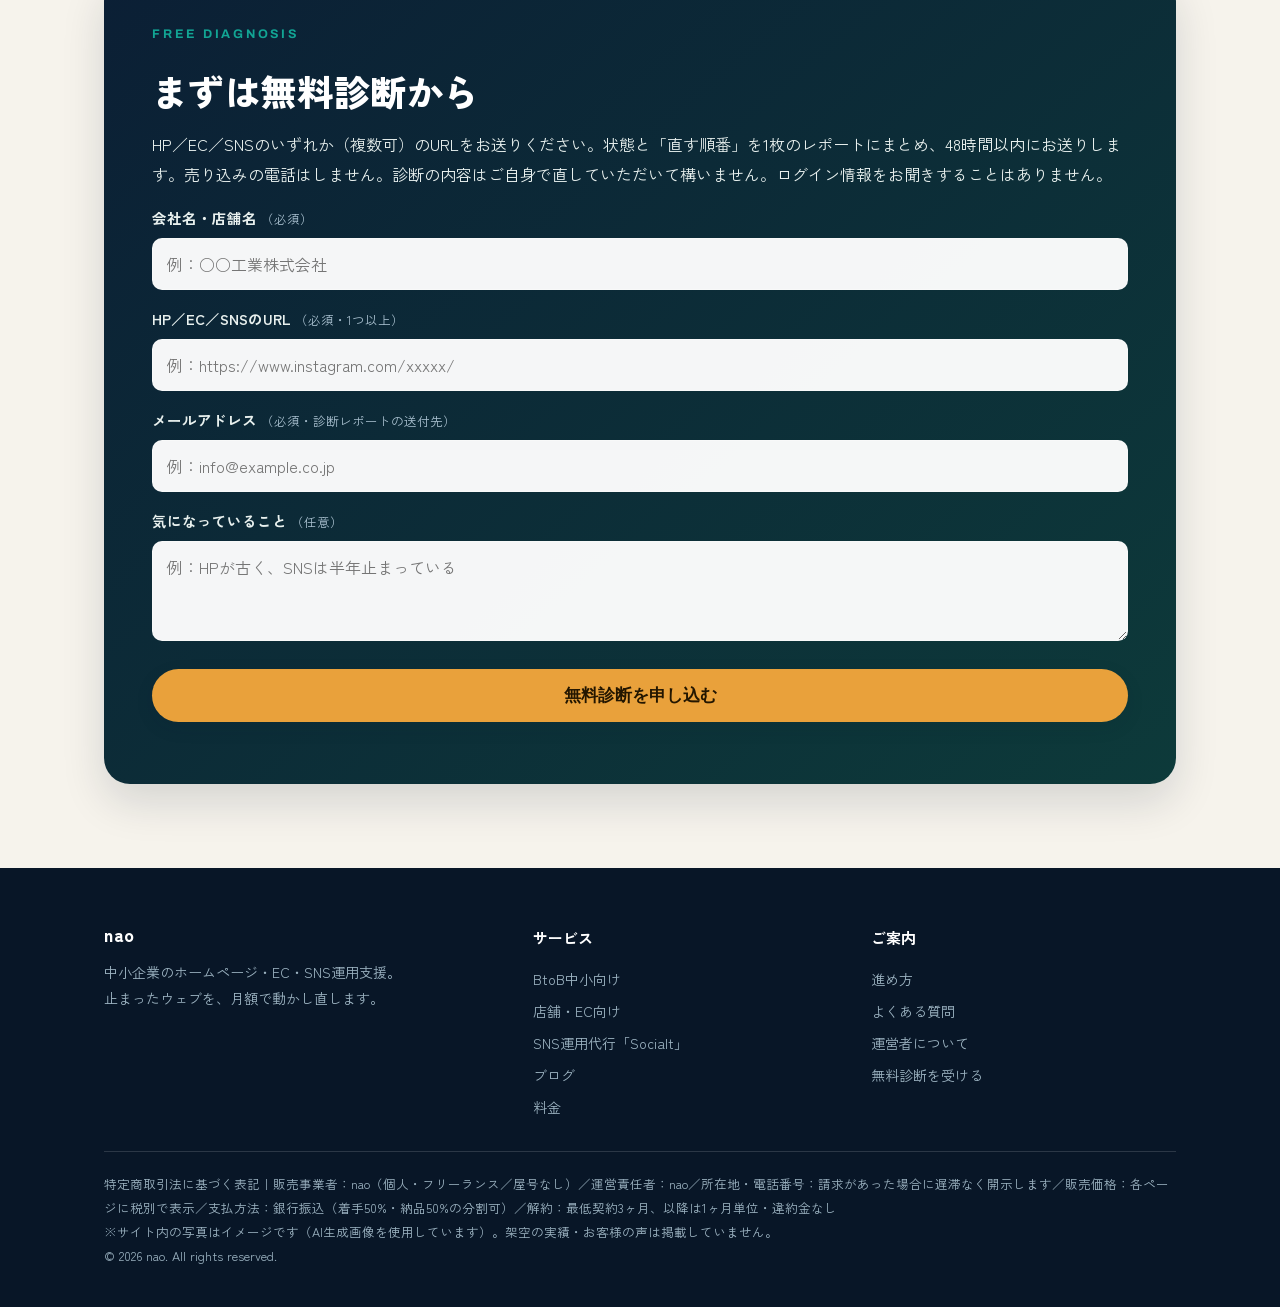
==== commit d0c6744a: "サイト v3: ビジュアル刷新（写真ヒーロー・濃紺ヘッダーでグローバルナビ常時表示）＋ブログ記事1本追加" ====
--- a/b2b/index.html
+++ b/b2b/index.html
@@ -3,109 +3,111 @@
 <head>
 <meta charset="UTF-8">
 <meta name="viewport" content="width=device-width, initial-scale=1.0">
-<title>BtoB中小向け（建設・製造・設備）ホームページ制作とSNS運用｜nao</title>
-<meta name="description" content="建設・製造・設備などBtoB中小企業のホームページ制作・リニューアルと、採用に効くSNS（Instagram運用代行「Socialt」）の立て直し。制作9.8万円〜、月額2万円〜。取引先と求職者が見る場所から直します。まずは無料診断から。">
+<title>BtoB中小向け｜建設・製造・設備のHP制作とSNS運用｜nao</title>
+<meta name="description" content="建設・製造・設備メンテナンスなどBtoB中小企業向け。取引先と求職者が見るホームページとSNSを、取引の目線で立て直します。HP制作9.8万円〜、SNS月額2万円〜。">
 <link rel="preconnect" href="https://fonts.googleapis.com">
-<link href="https://fonts.googleapis.com/css2?family=Shippori+Mincho:wght@500;700&family=Zen+Kaku+Gothic+New:wght@400;500;700&display=swap" rel="stylesheet">
+<link href="https://fonts.googleapis.com/css2?family=Archivo:wght@600;800&family=Zen+Kaku+Gothic+New:wght@400;500;700;900&display=swap" rel="stylesheet">
 <link rel="stylesheet" href="../assets/style.css">
+<link rel="stylesheet" href="../assets/img.css">
 </head>
 <body>
+<!-- BRAND: 屋号が決まったら .brand-name と title・運営者表記を差し替える -->
 <header class="site">
   <div class="header-in">
-    <a class="brand" href="../index.html"><span class="brand-mark">n</span><span><span class="brand-name">nao</span><br><span class="brand-sub">ホームページ・EC・SNS運用支援</span></span></a>
-    <button class="nav-toggle" aria-label="メニュー">☰</button>
-    <nav class="main"><ul>
-      <li><a href="../index.html">ホーム</a></li>
-      <li class="has-drop"><a href="../index.html#services">サービス ▾</a>
-        <div class="drop">
-          <div class="drop-label">対象から選ぶ</div>
-          <a href="../b2b/"><b>BtoB中小向け</b><span>建設・製造・設備 ― HPと採用SNSの立て直し</span></a>
-          <a href="../shop-ec/"><b>店舗・EC向け</b><span>飲食・小売・美容・食品 ― 集客とネット販売</span></a>
-          <div class="drop-label">サービスから選ぶ</div>
-          <a href="../sns/"><b>SNS運用代行「Socialt」</b><span>止まったSNSの再開と月8投稿からの運用</span></a>
-          <a href="../index.html#services"><b>ホームページ制作・更新</b><span>制作9.8万円〜／更新は月額で代行</span></a>
-          <a href="../shop-ec/#ec"><b>ECサイト制作</b><span>Shopify／BASE・商品登録20点まで込み</span></a>
-          <a href="../blog/"><b>ブログ・記事制作</b><span>SEO／AI検索に拾われる記事を月2本</span></a>
-        </div></li>
-      <li><a href="../index.html#pricing">料金</a></li>
-      <li><a href="../blog/">ブログ</a></li>
-      <li><a href="../index.html#flow">進め方</a></li>
-      <li><a href="../index.html#faq">FAQ</a></li>
-      <li><a href="../index.html#about">運営者</a></li>
-      <li class="header-cta"><a class="btn sm" href="#diagnosis">無料診断</a></li>
-    </ul></nav>
+    <a class="brand" href="../index.html"><span class="brand-mark">n</span><span><span class="brand-name">nao</span><span class="brand-sub">ホームページ・EC・SNS運用支援</span></span></a>
+    <button class="nav-toggle" aria-label="メニュー" aria-expanded="false">☰</button>
+    <nav class="main" aria-label="グローバルナビ">
+      <ul>
+        <li><a href="../index.html">ホーム</a></li>
+        <li class="has-drop"><button type="button" aria-haspopup="true">サービス ▾</button>
+          <div class="drop">
+            <div class="drop-label">対象から選ぶ</div>
+            <a href="../b2b/"><b>BtoB中小向け</b><span>建設・製造・設備 ― HPと採用SNSの立て直し</span></a>
+            <a href="../shop-ec/"><b>店舗・EC向け</b><span>飲食・小売・美容・食品 ― 集客とネット販売</span></a>
+            <div class="drop-label">サービスから選ぶ</div>
+            <a href="../sns/"><b>SNS運用代行「Socialt」</b><span>止まったSNSの再開と月8投稿からの運用</span></a>
+            <a href="../index.html#services"><b>ホームページ制作・更新</b><span>制作9.8万円〜／更新は月額で代行</span></a>
+            <a href="../shop-ec/#ec"><b>ECサイト制作</b><span>Shopify／BASE・商品登録20点まで込み</span></a>
+            <a href="../blog/"><b>ブログ・記事制作</b><span>SEO／AI検索に拾われる記事を月2本</span></a>
+          </div>
+        </li>
+        <li><a href="../index.html#pricing">料金</a></li>
+        <li><a href="../blog/">ブログ</a></li>
+        <li><a href="../index.html#flow">進め方</a></li>
+        <li><a href="../index.html#faq">FAQ</a></li>
+        <li><a href="../index.html#about">運営者</a></li>
+        <li class="header-cta"><a class="btn sm gold" href="../index.html#diagnosis">無料診断</a></li>
+      </ul>
+    </nav>
   </div>
 </header>
 
-<div class="page-hero">
+<div class="page-hero"><div class="bg img-construction"></div><div class="wrap">
+  <div class="eyebrow">For BtoB ― 建設・製造・設備</div><h1>取引先と求職者は、<br>御社のホームページをここまで見ています。</h1><p class="lead">新規の取引先は、問い合わせの前に会社を調べます。求職者は、応募の前にSNSを見ます。その2か所が古い・止まっていると、商談と採用の入口で静かに落ちます。</p>
+  <div class="hero-cta" style="margin-top:26px"><a class="btn gold" href="../index.html#diagnosis">無料診断を受ける</a><a class="btn ghost" href="../index.html#pricing">料金を見る</a></div>
+  <p class="img-note">※写真はイメージです</p>
+</div></div>
+<section><div class="wrap">
+  <div class="eyebrow">Check</div><h2>止まり方は、だいたいこの3つです</h2>
+  <div class="cards2">
+    <div class="card"><h3>1. ホームページが会社の現状とずれている</h3><p>事業内容・設備・採用情報が何年も前のまま。スマホで開くと文字が小さい。取引先が確認したい「今も動いている会社か」が伝わりません。</p></div>
+    <div class="card"><h3>2. SNSが採用目的のまま止まっている</h3><p>開設したものの現場が忙しく、半年以上投稿ゼロ。求職者から見ると「この会社、大丈夫か」の判断材料になってしまいます。</p></div>
+    <div class="card"><h3>3. 更新の頼み先がない</h3><p>作った制作会社は遠方・高額・対応が遅い。ちょっとしたお知らせ1本出すのに、見積もりと数週間がかかります。</p></div>
+    <div class="card"><h3>立て直しの順番</h3><ul><li>HP：会社概要・事業・採用の3点を現状に合わせる</li><li>SNS：月8投稿で「動いている状態」に戻す</li><li>ブログ：仕事の中身と会社の考えを月1〜2本残す</li></ul></div>
+  </div>
+  <div class="note-box"><b>BtoB向けの目安：</b>HP制作 98,000円（税別）＋ライト月額 20,000円（SNS月8投稿またはHP更新）から。採用SNSまで両方やる場合はスタンダード 50,000円が目安です。モニター（3社）は製作費半額が条件です。詳しくは<a href="../index.html#pricing">料金</a>へ。</div>
+</div></section>
+
+<section id="diagnosis"><div class="wrap">
+  <div class="diag reveal">
+    <div class="eyebrow">Free Diagnosis</div>
+    <h2>まずは無料診断から</h2>
+    <p>HP／EC／SNSのいずれか（複数可）のURLをお送りください。状態と「直す順番」を1枚のレポートにまとめ、48時間以内にお送りします。売り込みの電話はしません。診断の内容はご自身で直していただいて構いません。ログイン情報をお聞きすることはありません。</p>
+    <form id="diag-form">
+      <label>会社名・店舗名 <span>（必須）</span></label>
+      <input type="text" name="company" required placeholder="例：○○工業株式会社">
+      <label>HP／EC／SNSのURL <span>（必須・1つ以上）</span></label>
+      <input type="text" name="url" required placeholder="例：https://www.instagram.com/xxxxx/">
+      <label>メールアドレス <span>（必須・診断レポートの送付先）</span></label>
+      <input type="email" name="email" required placeholder="例：info@example.co.jp">
+      <label>気になっていること <span>（任意）</span></label>
+      <textarea name="concern" rows="3" placeholder="例：HPが古く、SNSは半年止まっている"></textarea>
+      <button class="btn gold" type="submit" style="width:100%;margin-top:20px;font-size:17px">無料診断を申し込む</button>
+      <p id="form-status"></p>
+    </form>
+  </div>
+</div></section>
+
+<footer>
   <div class="wrap">
-    <div class="eyebrow">For BtoB ― 建設・製造・設備</div>
-    <h1>取引先と求職者は、<br>御社のホームページをここまで見ています。</h1>
-    <p class="lead">初めての取引の前、応募の前。相手は必ずホームページとSNSを確認します。「情報が古い」「更新が止まっている」だけで、見積り依頼も応募も静かに減ります。デザインの前に、取引の目線で立て直します。</p>
-    <div class="hero-cta"><a class="btn" href="#diagnosis">無料診断を受ける</a><a class="btn ghost" href="../index.html#pricing">料金を見る</a></div>
-  </div>
-</div>
-
-<section class="band">
-  <div class="wrap">
-    <div class="eyebrow reveal">Problems</div>
-    <h2 class="reveal">BtoBでよくある「止まり方」</h2>
-    <div style="height:28px"></div>
-    <div class="pains">
-      <div class="pain reveal"><b>会社概要が古いまま</b>役員・所在地・事業内容が数年前の情報。取引先の確認で最初に引っかかります。</div>
-      <div class="pain reveal"><b>採用ページが機能していない</b>求人情報が古い、応募導線がない。求職者はSNSの更新頻度で「今の会社かどうか」を見ています。</div>
-      <div class="pain reveal"><b>実績・お知らせが止まっている</b>施工事例や納入実績が追加されず、仕事をしている会社に見えない。</div>
-      <div class="pain reveal"><b>スマホで見づらい</b>現場や移動中にスマホで確認する相手に、文字が小さい・電話ボタンがないページは不利です。</div>
-      <div class="pain reveal"><b>Instagramが半年止まっている</b>採用目的で始めたのに担当任せで停止。「止まったアカウント」は無いより印象が悪いことがあります。</div>
-      <div class="pain reveal"><b>更新の頼み先がない</b>作った制作会社は更新に消極的。自社では手が回らない。そのまま数年経過。</div>
+    <div class="cols">
+      <div>
+        <span class="brand-name" style="font-size:18px;font-weight:900">nao</span>
+        <p style="margin-top:10px">中小企業のホームページ・EC・SNS運用支援。<br>止まったウェブを、月額で動かし直します。</p>
+      </div>
+      <div>
+        <h4>サービス</h4>
+        <a href="../b2b/">BtoB中小向け</a>
+        <a href="../shop-ec/">店舗・EC向け</a>
+        <a href="../sns/">SNS運用代行「Socialt」</a>
+        <a href="../blog/">ブログ</a>
+        <a href="../index.html#pricing">料金</a>
+      </div>
+      <div>
+        <h4>ご案内</h4>
+        <a href="../index.html#flow">進め方</a>
+        <a href="../index.html#faq">よくある質問</a>
+        <a href="../index.html#about">運営者について</a>
+        <a href="../index.html#diagnosis">無料診断を受ける</a>
+      </div>
+    </div>
+    <div class="tokusho">
+      特定商取引法に基づく表記｜販売事業者：nao（個人・フリーランス／屋号なし）／運営責任者：nao／所在地・電話番号：請求があった場合に遅滞なく開示します／販売価格：各ページに税別で表示／支払方法：銀行振込（着手50%・納品50%の分割可）／解約：最低契約3ヶ月、以降は1ヶ月単位・違約金なし<br>
+      ※サイト内の写真はイメージです（AI生成画像を使用しています）。架空の実績・お客様の声は掲載していません。<br>
+      © 2026 nao. All rights reserved.
     </div>
   </div>
-</section>
-
-<section>
-  <div class="wrap">
-    <div class="eyebrow reveal">Services for BtoB</div>
-    <h2 class="reveal">BtoB向けに提供するもの</h2>
-    <div style="height:28px"></div>
-    <div class="grid" style="gap:18px">
-      <div class="svc reveal"><div class="icon">🏢</div><div><h3>ホームページ制作・リニューアル</h3><p>会社概要・事業紹介・実績・採用・問い合わせの5ページ構成が基本。取引先の確認に耐える情報の揃え方から設計します。</p></div><div class="price"><b>98,000円〜</b><span>制作（税別）</span></div></div>
-      <div class="svc reveal"><div class="icon">🔄</div><div><h3>月々の更新代行</h3><p>お知らせ、実績の追加、採用情報の差し替え。月に決まった回数、止まらず更新し続けます。</p></div><div class="price"><b>月20,000円〜</b><span>ライトに含む</span></div></div>
-      <div class="svc reveal"><div class="icon">📱</div><div><h3>採用SNSの再開 ―「Socialt」</h3><p>現場の写真と人の顔が見える投稿を月8本から。求職者が「この会社で働く姿」を想像できる発信に組み直します。</p></div><div class="price"><b>月20,000円〜</b><span>ライトに含む</span></div></div>
-      <div class="svc reveal"><div class="icon">✍️</div><div><h3>実績・技術の記事化</h3><p>施工事例や技術の工夫を、検索とAI検索に拾われる記事に。営業資料としても転用できます。</p></div><div class="price"><b>月50,000円〜</b><span>スタンダードに含む</span></div></div>
-    </div>
-    <p class="note reveal">第1弾の対象は「ホームページが古い、またはSNSが90日以上止まっている」従業員10〜50名規模の会社です。まずは無料診断で、直す順番だけでもお渡しします。</p>
-  </div>
-</section>
-
-<section>
-  <div class="wrap">
-    <div class="diag reveal" id="diagnosis">
-      <div class="diag-grid">
-        <div><h2>BtoB向け 無料診断</h2><p>ホームページとSNSのURLをお送りください。取引先・求職者の目線で見た「直す順番」を1枚にまとめ、48時間以内にお送りします。</p><p style="margin-top:16px">・診断だけの利用で構いません<br>・売り込みの電話はしません</p></div>
-        <form class="diag-form" id="diag-form">
-          <label>会社名 <span>（必須）</span></label><input type="text" name="会社名" required placeholder="例：○○工業株式会社">
-          <label>ホームページ／SNSのURL <span>（必須）</span></label><input type="url" name="対象URL" required placeholder="例：https://example.co.jp">
-          <label>メールアドレス <span>（必須）</span></label><input type="email" name="メールアドレス" required placeholder="例：info@example.co.jp">
-          <label>区分</label><select name="区分"><option>BtoB（建設・製造・設備など）</option><option>店舗・EC</option><option>その他・分からない</option></select>
-          <label>気になっていること <span>（任意）</span></label><textarea name="気になっていること" rows="3" placeholder="例：採用応募が来ない。HPは5年前に作ったまま"></textarea>
-          <button class="btn" type="submit">無料診断を申し込む</button>
-          <p class="form-note">送信された情報は診断レポートの作成と返信のためにのみ使用します。ログイン情報をお聞きすることはありません。</p>
-          <p id="form-status"></p>
-        </form>
-      </div>
-    </div>
-  </div>
-</section>
-
-<footer class="site"><div class="wrap">
-  <div class="foot-grid">
-    <div><h3>nao ― ウェブ運用支援</h3><p>中小企業・店舗のホームページ／EC／SNS／ブログの制作と月額運用支援。</p></div>
-    <div><h3 style="font-size:16px">サービス</h3><ul><li><a href="../b2b/">BtoB中小向け</a></li><li><a href="../shop-ec/">店舗・EC向け</a></li><li><a href="../sns/">SNS運用代行「Socialt」</a></li><li><a href="../blog/">ブログ</a></li></ul></div>
-    <div><h3 style="font-size:16px">ご案内</h3><ul><li><a href="../index.html#pricing">料金</a></li><li><a href="../index.html#flow">進め方</a></li><li><a href="../index.html#faq">FAQ</a></li><li><a href="#diagnosis">無料診断</a></li></ul></div>
-  </div>
-  <dl class="tokusho"><dt>特定商取引法に基づく表記</dt><dd>販売事業者：nao（個人）／運営責任者：nao<br>所在地・電話番号：請求があった場合に遅滞なく開示します<br>販売価格：制作 50,000円〜（税別）／月額 20,000円〜（税別）。実費は別途お客様のご負担<br>支払方法：銀行振込／解約：最低契約3ヶ月経過後は1ヶ月単位で可。違約金なし</dd></dl>
-  <p class="copyright">© 2026 nao. All rights reserved.</p>
-</div></footer>
+</footer>
 <script src="../assets/main.js"></script>
 </body>
 </html>
--- a/assets/style.css
+++ b/assets/style.css
@@ -1,258 +1,217 @@
-/* ============================================================
-   nao — 中小企業のホームページ・EC・SNS運用支援
-   Design system v2 (屋号はヘッダーのブランド表記のみ差し替え)
-   ============================================================ */
+/* nao web support — site v3 design system
+   Agency-grade: dark navy header with full global nav, photo heroes, bold type scale */
 :root{
-  --ink:#17233b;
-  --ink-soft:#3c4a63;
-  --muted:#6b768c;
-  --paper:#f7f4ee;
-  --paper-2:#efe9dd;
-  --card:#ffffff;
-  --line:#e3ddcf;
-  --teal:#0e6b5c;
-  --teal-dark:#084c40;
-  --teal-tint:#e3efec;
-  --navy:#16324a;
-  --terra:#b9552a;
-  --terra-dark:#93401d;
-  --terra-tint:#f7e9e1;
-  --gold:#c79a3b;
-  --radius:18px;
-  --shadow:0 18px 40px -18px rgba(23,35,59,.25);
-  --shadow-sm:0 8px 24px -12px rgba(23,35,59,.22);
-  --font-body:"Zen Kaku Gothic New","Hiragino Kaku Gothic ProN","Yu Gothic",sans-serif;
-  --font-display:"Shippori Mincho","Hiragino Mincho ProN","Yu Mincho",serif;
+  --navy:#0b1f35; --navy2:#10283f; --ink:#1c2b36; --muted:#5d6f7d;
+  --teal:#0e7c6f; --teal-bright:#12a594; --terra:#c05a2e; --paper:#f6f3ec; --card:#fff;
+  --line:#e2ddd2; --gold:#e9a13b; --shadow:0 18px 44px rgba(11,31,53,.14); --shadow-sm:0 6px 18px rgba(11,31,53,.10);
+  --font:"Zen Kaku Gothic New","Hiragino Kaku Gothic ProN","Noto Sans JP",sans-serif;
+  --font-en:"Archivo","Zen Kaku Gothic New",sans-serif;
 }
 *{margin:0;padding:0;box-sizing:border-box}
 html{scroll-behavior:smooth}
-body{font-family:var(--font-body);color:var(--ink);background:var(--paper);line-height:1.85;font-size:16px;-webkit-font-smoothing:antialiased}
+body{font-family:var(--font);color:var(--ink);background:var(--paper);line-height:1.85;font-size:16px;-webkit-font-smoothing:antialiased}
 img{max-width:100%}
 a{color:var(--teal);text-decoration:none}
 a:hover{text-decoration:underline}
 .wrap{max-width:1120px;margin:0 auto;padding:0 24px}
-section{padding:96px 0}
-h1,h2,h3{line-height:1.45;font-weight:700}
-h2{font-family:var(--font-display);font-size:clamp(26px,3.4vw,38px);letter-spacing:.02em;margin-bottom:14px}
-h3{font-size:19px}
-.lead{color:var(--ink-soft);max-width:760px}
-.eyebrow{display:inline-flex;align-items:center;gap:10px;font-size:12.5px;font-weight:700;letter-spacing:.18em;color:var(--teal);text-transform:uppercase;margin-bottom:16px}
-.eyebrow::before{content:"";width:34px;height:1px;background:var(--teal)}
-.eyebrow.center{justify-content:center}
-.eyebrow.center::after{content:"";width:34px;height:1px;background:var(--teal)}
-.center{text-align:center}
-.center .lead{margin:0 auto}
-
-/* ---------- header / nav ---------- */
-header.site{position:sticky;top:0;z-index:60;background:rgba(247,244,238,.88);backdrop-filter:blur(12px);border-bottom:1px solid var(--line)}
-.header-in{display:flex;align-items:center;gap:28px;max-width:1200px;margin:0 auto;padding:14px 24px}
-.brand{display:flex;align-items:center;gap:12px;color:var(--ink);flex-shrink:0}
+.en{font-family:var(--font-en);letter-spacing:.18em;text-transform:uppercase}
+
+/* ---------- header / global nav (always visible, dark bar) ---------- */
+header.site{position:sticky;top:0;z-index:100;background:var(--navy);box-shadow:0 4px 24px rgba(0,0,0,.25)}
+.header-in{max-width:1200px;margin:0 auto;padding:0 20px;display:flex;align-items:center;gap:18px;min-height:72px}
+.brand{display:flex;align-items:center;gap:12px;color:#fff;flex-shrink:0}
 .brand:hover{text-decoration:none}
-.brand-mark{width:42px;height:42px;border-radius:12px;background:linear-gradient(135deg,var(--teal),var(--navy));color:#fff;display:grid;place-items:center;font-family:var(--font-display);font-size:22px;box-shadow:var(--shadow-sm)}
-.brand-name{font-family:var(--font-display);font-size:22px;font-weight:700;letter-spacing:.04em;line-height:1.1}
-.brand-sub{font-size:10.5px;color:var(--muted);letter-spacing:.08em;line-height:1.3}
+.brand-mark{width:44px;height:44px;border-radius:12px;background:linear-gradient(135deg,var(--teal-bright),var(--teal));display:grid;place-items:center;font-family:var(--font-en);font-weight:800;font-size:24px;color:#fff}
+.brand-name{font-size:19px;font-weight:900;letter-spacing:.04em;line-height:1.2}
+.brand-sub{display:block;font-size:10.5px;color:#a9c0cf;font-weight:500;letter-spacing:.06em}
 nav.main{margin-left:auto}
-nav.main ul{display:flex;align-items:center;gap:6px;list-style:none}
-nav.main a{color:var(--ink);font-size:14.5px;font-weight:500;padding:9px 12px;border-radius:10px;display:inline-block}
-nav.main a:hover{background:#fff;text-decoration:none;box-shadow:var(--shadow-sm)}
+nav.main ul{display:flex;align-items:center;gap:2px;list-style:none}
+nav.main>ul>li>a{color:#eaf1f5;font-size:14.5px;font-weight:700;padding:10px 13px;border-radius:9px;display:inline-block;white-space:nowrap}
+nav.main>ul>li>a:hover{background:rgba(255,255,255,.12);text-decoration:none;color:#fff}
 .has-drop{position:relative}
-.drop{position:absolute;top:calc(100% + 10px);left:50%;transform:translate(-50%,6px);min-width:290px;background:#fff;border:1px solid var(--line);border-radius:16px;box-shadow:var(--shadow);padding:10px;opacity:0;visibility:hidden;transition:.22s}
-.has-drop:hover .drop,.has-drop:focus-within .drop{opacity:1;visibility:visible;transform:translate(-50%,0)}
-.drop a{display:flex;flex-direction:column;gap:1px;padding:10px 12px;border-radius:10px}
-.drop a:hover{background:var(--paper);box-shadow:none}
-.drop a b{font-size:14.5px}
-.drop a span{font-size:12px;color:var(--muted)}
-.drop .drop-label{font-size:11px;letter-spacing:.14em;color:var(--muted);padding:8px 12px 2px;font-weight:700}
-.btn{display:inline-block;background:var(--teal);color:#fff;font-weight:700;font-size:15px;padding:13px 26px;border-radius:999px;border:none;cursor:pointer;box-shadow:0 12px 24px -10px rgba(14,107,92,.55);transition:.2s}
-.btn:hover{background:var(--teal-dark);text-decoration:none;transform:translateY(-1px)}
-.btn.ghost{background:#fff;color:var(--teal);border:1.5px solid var(--teal);box-shadow:none}
-.btn.terra{background:var(--terra);box-shadow:0 12px 24px -10px rgba(185,85,42,.55)}
-.btn.terra:hover{background:var(--terra-dark)}
+.has-drop>button{background:none;border:none;color:#eaf1f5;font-size:14.5px;font-weight:700;padding:10px 13px;border-radius:9px;cursor:pointer;font-family:inherit;white-space:nowrap}
+.has-drop>button:hover{background:rgba(255,255,255,.12);color:#fff}
+.drop{position:absolute;top:calc(100% + 12px);left:50%;transform:translate(-50%,8px);width:340px;background:#fff;border-radius:16px;box-shadow:var(--shadow);padding:12px;opacity:0;visibility:hidden;transition:.2s}
+.has-drop:hover .drop,.has-drop:focus-within .drop,.has-drop.open .drop{opacity:1;visibility:visible;transform:translate(-50%,0)}
+.drop::before{content:"";position:absolute;top:-20px;left:0;right:0;height:20px}
+.drop-label{font-size:11px;letter-spacing:.14em;color:var(--muted);font-weight:700;padding:10px 12px 4px}
+.drop a{display:block;padding:10px 12px;border-radius:10px;color:var(--ink)}
+.drop a:hover{background:var(--paper);text-decoration:none}
+.drop a b{font-size:15px;display:block}
+.drop a span{font-size:12.5px;color:var(--muted);display:block;line-height:1.5}
+.header-cta a.btn{margin-left:8px}
+.btn{display:inline-block;background:var(--teal);color:#fff;font-weight:800;padding:15px 30px;border-radius:999px;font-size:16px;border:none;cursor:pointer;box-shadow:var(--shadow-sm);transition:.2s}
+.btn:hover{background:#0a665c;text-decoration:none;transform:translateY(-2px)}
 .btn.sm{padding:10px 20px;font-size:14px}
-.header-cta{margin-left:8px}
-.nav-toggle{display:none;margin-left:auto;background:#fff;border:1px solid var(--line);border-radius:10px;padding:9px 13px;font-size:18px;cursor:pointer}
-
-/* ---------- hero ---------- */
-.hero{position:relative;padding:104px 0 88px;overflow:hidden;background:
-  radial-gradient(720px 420px at 88% -10%,rgba(199,154,59,.20),transparent 60%),
-  radial-gradient(820px 520px at -10% 20%,rgba(14,107,92,.16),transparent 60%),
-  linear-gradient(180deg,#fbf9f4,var(--paper))}
-.hero h1{font-family:var(--font-display);font-size:clamp(32px,5vw,54px);line-height:1.35;letter-spacing:.02em;max-width:820px}
-.hero h1 em{font-style:normal;color:var(--teal);background:linear-gradient(transparent 62%,rgba(199,154,59,.35) 62%)}
-.hero .lead{margin-top:22px;font-size:17.5px}
-.hero-cta{display:flex;gap:14px;flex-wrap:wrap;margin-top:34px}
-.hero-points{display:flex;gap:10px;flex-wrap:wrap;margin-top:30px}
-.chip{background:#fff;border:1px solid var(--line);border-radius:999px;padding:7px 15px;font-size:13px;font-weight:600;color:var(--ink-soft);box-shadow:var(--shadow-sm)}
-.chip b{color:var(--teal)}
-.definition{margin-top:52px;background:#fff;border:1px solid var(--line);border-left:4px solid var(--gold);border-radius:14px;padding:22px 26px;max-width:860px;box-shadow:var(--shadow-sm);font-size:15px;color:var(--ink-soft)}
-
-/* page hero (sub pages) */
-.page-hero{padding:78px 0 60px;background:
-  radial-gradient(640px 380px at 90% -10%,rgba(199,154,59,.18),transparent 60%),
-  radial-gradient(700px 460px at -10% 10%,rgba(14,107,92,.14),transparent 60%),linear-gradient(180deg,#fbf9f4,var(--paper))}
-.page-hero.shop{background:
-  radial-gradient(640px 380px at 90% -10%,rgba(199,154,59,.18),transparent 60%),
-  radial-gradient(700px 460px at -10% 10%,rgba(185,85,42,.14),transparent 60%),linear-gradient(180deg,#fbf9f4,var(--paper))}
-.page-hero h1{font-family:var(--font-display);font-size:clamp(28px,4.2vw,44px);line-height:1.4;max-width:800px}
-.page-hero .lead{margin-top:18px;font-size:17px}
-
-/* ---------- entrance cards ---------- */
-.entrances{display:grid;grid-template-columns:1fr 1fr;gap:26px;margin-top:8px}
-.entrance{position:relative;background:var(--card);border:1px solid var(--line);border-radius:24px;padding:38px 36px;box-shadow:var(--shadow-sm);overflow:hidden;transition:.25s;color:var(--ink)}
-.entrance:hover{transform:translateY(-5px);box-shadow:var(--shadow);text-decoration:none}
-.entrance::before{content:"";position:absolute;inset:0 0 auto 0;height:5px;background:linear-gradient(90deg,var(--teal),var(--navy))}
-.entrance.shop::before{background:linear-gradient(90deg,var(--terra),var(--gold))}
-.entrance .tag{font-size:12px;font-weight:700;letter-spacing:.16em;color:var(--teal)}
-.entrance.shop .tag{color:var(--terra)}
-.entrance h3{font-family:var(--font-display);font-size:25px;margin:10px 0 12px}
-.entrance p{color:var(--ink-soft);font-size:15px}
-.entrance ul{list-style:none;margin:18px 0 22px;display:grid;gap:8px}
-.entrance li{font-size:14.5px;padding-left:24px;position:relative}
-.entrance li::before{content:"✓";position:absolute;left:0;color:var(--teal);font-weight:700}
-.entrance.shop li::before{color:var(--terra)}
-.entrance .go{font-weight:700;color:var(--teal)}
-.entrance.shop .go{color:var(--terra)}
-
-/* ---------- generic cards / grids ---------- */
-.grid{display:grid;gap:24px}
-.grid.c2{grid-template-columns:repeat(2,1fr)}
-.grid.c3{grid-template-columns:repeat(3,1fr)}
-.grid.c4{grid-template-columns:repeat(4,1fr)}
-.card{background:var(--card);border:1px solid var(--line);border-radius:var(--radius);padding:30px 28px;box-shadow:var(--shadow-sm)}
-.card h3{margin-bottom:10px}
-.card p,.card li{color:var(--ink-soft);font-size:15px}
-.card .num{font-family:var(--font-display);font-size:15px;color:#fff;background:var(--teal);width:34px;height:34px;border-radius:50%;display:grid;place-items:center;margin-bottom:16px}
-.card ul{list-style:none;display:grid;gap:7px;margin-top:6px}
-.card li{padding-left:22px;position:relative}
-.card li::before{content:"—";position:absolute;left:0;color:var(--gold);font-weight:700}
-.icon{font-size:26px;margin-bottom:12px}
-.band{background:#fff;border-top:1px solid var(--line);border-bottom:1px solid var(--line)}
-.band.tint{background:var(--teal-tint);border:none}
-.band.terra-tint{background:var(--terra-tint);border:none}
-.band.dark{background:linear-gradient(135deg,var(--navy),var(--teal-dark));color:#eef3f1;border:none}
-.band.dark h2,.band.dark h3{color:#fff}
-.band.dark p,.band.dark li{color:#cfddd8}
-
-/* pains */
-.pains{display:grid;grid-template-columns:repeat(3,1fr);gap:20px}
-.pain{background:#fff;border:1px dashed #cfc7b2;border-radius:16px;padding:24px;font-size:15px;color:var(--ink-soft)}
-.pain b{display:block;color:var(--ink);font-size:16px;margin-bottom:6px}
-
-/* service list */
-.svc{display:flex;gap:20px;background:#fff;border:1px solid var(--line);border-radius:var(--radius);padding:26px 28px;box-shadow:var(--shadow-sm);align-items:flex-start}
-.svc .icon{margin:0;font-size:30px}
-.svc h3{margin-bottom:6px}
-.svc p{color:var(--ink-soft);font-size:15px}
-.svc .price{margin-left:auto;text-align:right;flex-shrink:0}
-.svc .price b{font-family:var(--font-display);font-size:21px;color:var(--teal)}
-.svc .price span{display:block;font-size:12px;color:var(--muted)}
-
-/* pricing */
-.price-grid{display:grid;grid-template-columns:repeat(3,1fr);gap:24px;align-items:stretch}
-.plan{background:#fff;border:1px solid var(--line);border-radius:22px;padding:34px 30px;box-shadow:var(--shadow-sm);display:flex;flex-direction:column;position:relative}
-.plan.featured{border:2px solid var(--teal);box-shadow:var(--shadow)}
-.plan .ribbon{position:absolute;top:-13px;left:50%;transform:translateX(-50%);background:var(--teal);color:#fff;font-size:12px;font-weight:700;letter-spacing:.1em;padding:4px 16px;border-radius:999px}
-.plan h3{font-family:var(--font-display);font-size:21px}
-.plan .amount{font-family:var(--font-display);font-size:36px;margin:12px 0 2px}
-.plan .amount small{font-size:14px;color:var(--muted)}
-.plan .per{font-size:12.5px;color:var(--muted);margin-bottom:18px}
-.plan ul{list-style:none;display:grid;gap:9px;font-size:14.5px;color:var(--ink-soft);margin-bottom:26px}
-.plan li{padding-left:24px;position:relative}
-.plan li::before{content:"✓";position:absolute;left:0;color:var(--teal);font-weight:700}
-.plan .btn{margin-top:auto;text-align:center}
-table.fee{width:100%;border-collapse:collapse;background:#fff;border-radius:16px;overflow:hidden;box-shadow:var(--shadow-sm);font-size:15px}
-table.fee th,table.fee td{padding:16px 20px;text-align:left;border-bottom:1px solid var(--line);vertical-align:top}
-table.fee th{background:var(--navy);color:#fff;font-weight:600;width:34%}
-table.fee td b{color:var(--teal);font-family:var(--font-display);font-size:17px}
-table.fee tr:last-child th,table.fee tr:last-child td{border-bottom:none}
-.note{font-size:13.5px;color:var(--muted);margin-top:14px}
-.total-box{background:linear-gradient(135deg,#fff,#fdf6e3);border:1px solid var(--gold);border-radius:18px;padding:28px 30px;box-shadow:var(--shadow-sm)}
-.total-box h3{color:#8a6a1f;margin-bottom:8px}
-.total-box p{color:var(--ink-soft);font-size:15px}
-
-/* roles table */
-table.roles{width:100%;border-collapse:collapse;background:#fff;box-shadow:var(--shadow-sm);border-radius:16px;overflow:hidden;font-size:15px}
-table.roles th,table.roles td{padding:15px 20px;border-bottom:1px solid var(--line);text-align:left}
-table.roles thead th{background:var(--teal);color:#fff}
-table.roles tbody th{font-weight:600;color:var(--ink);width:36%;background:#fbf9f4}
-
-/* steps */
-.steps{display:grid;grid-template-columns:repeat(4,1fr);gap:22px;counter-reset:step}
-.step{background:#fff;border:1px solid var(--line);border-radius:var(--radius);padding:28px 24px;box-shadow:var(--shadow-sm);position:relative}
-.step::before{counter-increment:step;content:"0" counter(step);font-family:var(--font-display);font-size:30px;color:var(--gold);display:block;margin-bottom:10px}
-.step h3{font-size:16.5px;margin-bottom:8px}
-.step p{font-size:14px;color:var(--ink-soft)}
-
-/* faq */
-.faq{max-width:820px;margin:0 auto;display:grid;gap:14px}
-details{background:#fff;border:1px solid var(--line);border-radius:14px;padding:20px 24px;box-shadow:var(--shadow-sm)}
-details summary{cursor:pointer;font-weight:700;font-size:16px;list-style:none;display:flex;gap:12px}
-details summary::before{content:"Q";font-family:var(--font-display);color:var(--teal)}
-details p{margin-top:10px;color:var(--ink-soft);font-size:15px}
-
-/* blog */
-.blog-grid{display:grid;grid-template-columns:repeat(3,1fr);gap:24px}
-.post{background:#fff;border:1px solid var(--line);border-radius:20px;overflow:hidden;box-shadow:var(--shadow-sm);transition:.25s;color:var(--ink);display:flex;flex-direction:column}
-.post:hover{transform:translateY(-4px);box-shadow:var(--shadow);text-decoration:none}
-.post .thumb{height:150px;position:relative;background:linear-gradient(120deg,var(--teal),var(--navy))}
-.post .thumb.shop{background:linear-gradient(120deg,var(--terra),var(--gold))}
-.post .thumb.proof{background:linear-gradient(120deg,#5b4a8a,var(--navy))}
-.post .thumb span{position:absolute;left:18px;bottom:14px;color:#fff;font-family:var(--font-display);font-size:19px;line-height:1.4;text-shadow:0 2px 10px rgba(0,0,0,.35)}
-.post .body{padding:22px 22px 26px;display:flex;flex-direction:column;gap:8px;flex:1}
-.post .cat{font-size:11.5px;font-weight:700;letter-spacing:.12em;color:var(--teal)}
-.post .cat.shop{color:var(--terra)}
-.post h3{font-size:16.5px;line-height:1.55}
-.post p{font-size:13.5px;color:var(--muted)}
-.post .soon{margin-top:auto;font-size:12px;color:var(--gold);font-weight:700}
-
-/* diagnosis / form */
-.diag{background:linear-gradient(135deg,var(--navy),var(--teal-dark));color:#eef3f1;border-radius:28px;padding:52px 48px;box-shadow:var(--shadow)}
-.diag h2{color:#fff}
-.diag p{color:#cfddd8}
-.diag-grid{display:grid;grid-template-columns:1fr 1.1fr;gap:40px;align-items:start}
-form.diag-form{background:#fff;border-radius:20px;padding:30px;color:var(--ink)}
-form.diag-form label{display:block;font-size:13.5px;font-weight:700;margin:16px 0 6px}
-form.diag-form label:first-child{margin-top:0}
-form.diag-form label span{color:var(--terra);font-weight:600;font-size:12px}
-form.diag-form input,form.diag-form select,form.diag-form textarea{width:100%;border:1.5px solid var(--line);border-radius:10px;padding:11px 13px;font-size:15px;font-family:var(--font-body);background:#fbf9f4}
-form.diag-form input:focus,form.diag-form select:focus,form.diag-form textarea:focus{outline:none;border-color:var(--teal);background:#fff}
-form.diag-form .btn{width:100%;margin-top:22px;text-align:center}
-.form-note{font-size:12px;color:var(--muted);margin-top:12px;line-height:1.6}
-#form-status{font-size:14px;margin-top:12px;font-weight:600}
-
-/* footer */
-footer.site{background:#101a2c;color:#aebacd;margin-top:0}
-footer.site .wrap{padding-top:64px;padding-bottom:40px}
-footer.site h3{color:#fff;font-family:var(--font-display);margin-bottom:12px}
-footer.site p,footer.site dd{font-size:14px;line-height:1.9}
-footer.site a{color:#d7e3f2}
-.foot-grid{display:grid;grid-template-columns:1.3fr 1fr 1fr;gap:36px;margin-bottom:36px}
-.foot-grid ul{list-style:none;display:grid;gap:8px;font-size:14px}
-.tokusho{border-top:1px solid #263650;padding-top:22px}
-.tokusho dt{color:#fff;font-weight:700;font-size:14px;margin-bottom:8px}
-.copyright{margin-top:26px;font-size:12.5px;opacity:.75}
-
-/* reveal animation */
-.reveal{opacity:0;transform:translateY(22px);transition:opacity .7s ease,transform .7s ease}
-.reveal.on{opacity:1;transform:none}
-
-/* responsive */
-@media(max-width:960px){
-  .grid.c3,.grid.c4,.pains,.price-grid,.blog-grid{grid-template-columns:repeat(2,1fr)}
-  .steps{grid-template-columns:repeat(2,1fr)}
-  .entrances,.diag-grid,.foot-grid{grid-template-columns:1fr}
-  .svc{flex-direction:column}
-  .svc .price{margin-left:0;text-align:left}
-}
-@media(max-width:760px){
-  section{padding:64px 0}
-  nav.main{display:none;position:absolute;top:100%;left:0;right:0;background:#fff;border-bottom:1px solid var(--line);box-shadow:var(--shadow);padding:14px 20px 20px}
+.btn.gold{background:var(--gold);color:#231600}
+.btn.gold:hover{background:#d18f24}
+.btn.ghost{background:transparent;border:2px solid rgba(255,255,255,.7);color:#fff;box-shadow:none}
+.btn.ghost:hover{background:rgba(255,255,255,.12)}
+.nav-toggle{display:none;margin-left:auto;background:rgba(255,255,255,.1);border:1px solid rgba(255,255,255,.3);color:#fff;border-radius:10px;padding:9px 14px;font-size:19px;cursor:pointer}
+@media(max-width:900px){
+  .nav-toggle{display:block}
+  nav.main{display:none;position:absolute;top:100%;left:0;right:0;background:var(--navy2);padding:14px 20px 22px;box-shadow:var(--shadow)}
   nav.main.open{display:block}
   nav.main ul{flex-direction:column;align-items:stretch;gap:2px}
-  .drop{position:static;opacity:1;visibility:visible;transform:none;box-shadow:none;border:none;padding:0 0 6px 14px;min-width:0}
-  .nav-toggle{display:block}
-  .header-cta{display:none}
-  .grid.c2,.grid.c3,.grid.c4,.pains,.price-grid,.blog-grid,.steps{grid-template-columns:1fr}
-  .diag{padding:36px 24px}
-  .hero{padding:70px 0 60px}
+  nav.main>ul>li>a,.has-drop>button{display:block;width:100%;text-align:left;padding:13px 12px;font-size:16px}
+  .drop{position:static;opacity:1;visibility:visible;transform:none;width:auto;box-shadow:none;background:rgba(255,255,255,.06);margin:2px 0 8px}
+  .drop a{color:#eaf1f5}.drop a span{color:#a9c0cf}.drop a:hover{background:rgba(255,255,255,.1)}
+  .drop-label{color:#8fb3a5}
+  .header-cta{margin-top:10px}.header-cta a.btn{display:block;text-align:center;margin-left:0}
 }
+
+/* ---------- hero ---------- */
+.hero{position:relative;color:#fff;overflow:hidden;background:var(--navy)}
+.hero .bg{position:absolute;inset:0;background-size:cover;background-position:center;opacity:.5}
+.hero .bg::after{content:"";position:absolute;inset:0;background:linear-gradient(100deg,rgba(11,31,53,.94) 30%,rgba(11,31,53,.55) 65%,rgba(11,31,53,.25))}
+.hero .wrap{position:relative;padding:96px 24px 88px}
+.eyebrow{font-family:var(--font-en);letter-spacing:.22em;font-size:12.5px;font-weight:700;text-transform:uppercase;color:var(--teal-bright);margin-bottom:18px}
+.hero h1{font-size:clamp(32px,5.2vw,54px);line-height:1.32;font-weight:900;letter-spacing:.01em;margin-bottom:22px}
+.hero h1 em{font-style:normal;color:#ffd489;background:linear-gradient(transparent 62%,rgba(233,161,59,.45) 62%)}
+.hero p.lead{font-size:17.5px;max-width:640px;color:#dbe7ee;margin-bottom:30px}
+.hero-cta{display:flex;gap:14px;flex-wrap:wrap;margin-bottom:34px}
+.chips{display:flex;gap:10px;flex-wrap:wrap}
+.chip{background:rgba(255,255,255,.1);border:1px solid rgba(255,255,255,.28);backdrop-filter:blur(6px);padding:9px 16px;border-radius:999px;font-size:13.5px}
+.chip b{color:#ffd489}
+.definition{margin-top:36px;max-width:760px;background:rgba(255,255,255,.07);border-left:4px solid var(--teal-bright);padding:16px 20px;border-radius:0 12px 12px 0;font-size:14px;color:#cfe0ea}
+.img-note{font-size:11px;color:#8fa6b5;margin-top:10px}
+
+/* phone mock (SNS visual) */
+.phone{width:270px;background:#0d1520;border-radius:38px;padding:12px;box-shadow:var(--shadow);transform:rotate(3deg)}
+.phone .scr{background:#fff;border-radius:28px;overflow:hidden}
+.phone .ph{height:190px;background-size:cover;background-position:center}
+.phone .pb{padding:14px 16px;font-size:12.5px;line-height:1.6;color:var(--ink)}
+.phone .pb b{font-size:13.5px}
+.phone .pmeta{color:var(--muted);font-size:11.5px;margin-top:8px;border-top:1px solid #eee;padding-top:8px}
+
+/* ---------- sections ---------- */
+section{padding:84px 0}
+section.white{background:#fff}
+section.dark{background:linear-gradient(140deg,var(--navy),#0d3a3a);color:#e8f0ee}
+h2{font-size:clamp(25px,3.4vw,36px);font-weight:900;line-height:1.45;color:var(--navy);margin-bottom:14px;letter-spacing:.01em}
+section.dark h2{color:#fff}
+.lead-c{color:var(--muted);max-width:720px}
+.center{text-align:center}.center .lead-c{margin:0 auto}
+.reveal{opacity:0;transform:translateY(22px);transition:.7s}
+.reveal.on{opacity:1;transform:none}
+
+.entrances{display:grid;grid-template-columns:1fr 1fr;gap:22px;margin-top:40px}
+@media(max-width:760px){.entrances{grid-template-columns:1fr}}
+.entrance{border-radius:22px;overflow:hidden;background:#fff;box-shadow:var(--shadow-sm);color:var(--ink);display:block;transition:.25s}
+.entrance:hover{text-decoration:none;transform:translateY(-5px);box-shadow:var(--shadow)}
+.entrance .thumb{height:230px;background-size:cover;background-position:center;position:relative}
+.entrance .thumb::after{content:"";position:absolute;inset:0;background:linear-gradient(transparent 40%,rgba(11,31,53,.45))}
+.entrance .tag{position:absolute;top:16px;left:16px;z-index:2;background:var(--teal);color:#fff;font-size:12px;font-weight:800;padding:5px 13px;border-radius:999px;letter-spacing:.05em}
+.entrance.shop .tag{background:var(--terra)}
+.entrance .body{padding:26px 28px 30px}
+.entrance h3{font-size:21px;font-weight:900;color:var(--navy);margin-bottom:8px}
+.entrance ul{list-style:none;margin:14px 0}
+.entrance li{padding:7px 0 7px 26px;position:relative;font-size:14.5px;border-bottom:1px dashed var(--line)}
+.entrance li::before{content:"✓";position:absolute;left:2px;color:var(--teal);font-weight:900}
+.entrance .go{font-weight:800;color:var(--teal)}
+.entrance.shop .go{color:var(--terra)}
+
+.pains{display:grid;grid-template-columns:repeat(3,1fr);gap:16px;margin-top:36px}
+@media(max-width:900px){.pains{grid-template-columns:1fr 1fr}}
+@media(max-width:600px){.pains{grid-template-columns:1fr}}
+.pain{background:#fff;border:1px solid var(--line);border-top:4px solid var(--gold);border-radius:14px;padding:22px}
+.pain b{display:block;font-size:16.5px;color:var(--navy);margin-bottom:6px}
+.pain p{font-size:14px;color:var(--muted)}
+
+.services{display:grid;grid-template-columns:repeat(3,1fr);gap:18px;margin-top:40px}
+@media(max-width:900px){.services{grid-template-columns:1fr 1fr}}
+@media(max-width:600px){.services{grid-template-columns:1fr}}
+.svc{background:#fff;border-radius:18px;padding:28px;box-shadow:var(--shadow-sm);border:1px solid #eee7da;transition:.2s}
+.svc:hover{transform:translateY(-4px);box-shadow:var(--shadow)}
+.svc .ic{font-size:30px;margin-bottom:10px}
+.svc h3{font-size:18px;font-weight:900;color:var(--navy);margin-bottom:8px}
+.svc p{font-size:14px;color:var(--muted)}
+.svc .fee{margin-top:14px;font-weight:900;color:var(--teal);font-size:17px}
+.svc .fee small{color:var(--muted);font-weight:500;font-size:12.5px}
+
+.why{display:grid;grid-template-columns:repeat(3,1fr);gap:18px;margin-top:40px}
+@media(max-width:900px){.why{grid-template-columns:1fr 1fr}}
+@media(max-width:600px){.why{grid-template-columns:1fr}}
+.why .w{background:rgba(255,255,255,.06);border:1px solid rgba(255,255,255,.16);border-radius:18px;padding:26px}
+.why .n{font-family:var(--font-en);font-size:30px;font-weight:800;color:var(--gold)}
+.why h3{color:#fff;font-size:17.5px;margin:8px 0}
+.why p{font-size:14px;color:#bfd2dc}
+
+table.fee{width:100%;border-collapse:separate;border-spacing:0;background:#fff;border-radius:16px;overflow:hidden;box-shadow:var(--shadow-sm);margin-top:26px;font-size:15px}
+table.fee th,table.fee td{padding:16px 18px;border-bottom:1px solid #eee7da;text-align:left;vertical-align:top}
+table.fee th{background:var(--navy);color:#fff;font-weight:700;width:32%}
+table.fee tr:last-child td,table.fee tr:last-child th{border-bottom:none}
+table.fee .amt{font-weight:900;color:var(--navy);font-size:17px;white-space:nowrap}
+.plans{display:grid;grid-template-columns:repeat(3,1fr);gap:18px;margin-top:26px}
+@media(max-width:860px){.plans{grid-template-columns:1fr}}
+.plan{background:#fff;border:1px solid var(--line);border-radius:20px;padding:30px;position:relative}
+.plan.hot{border:2px solid var(--teal);box-shadow:var(--shadow)}
+.plan .pop{position:absolute;top:-14px;left:50%;transform:translateX(-50%);background:var(--teal);color:#fff;font-size:12.5px;font-weight:800;padding:4px 16px;border-radius:999px}
+.plan h3{font-size:18px;color:var(--navy)}
+.plan .price{font-size:31px;font-weight:900;color:var(--navy);margin:8px 0 2px}
+.plan .price small{font-size:13px;color:var(--muted);font-weight:500}
+.plan ul{list-style:none;margin:16px 0}
+.plan li{padding:6px 0 6px 24px;position:relative;font-size:14.5px}
+.plan li::before{content:"✓";position:absolute;left:0;color:var(--teal);font-weight:900}
+.note-box{background:#fdf6e7;border:1px solid #ecd9a8;border-radius:14px;padding:20px 24px;font-size:14.5px;margin-top:22px}
+
+.flow{display:grid;grid-template-columns:repeat(4,1fr);gap:16px;margin-top:38px}
+@media(max-width:860px){.flow{grid-template-columns:1fr 1fr}}
+@media(max-width:540px){.flow{grid-template-columns:1fr}}
+.step{background:#fff;border-radius:16px;padding:24px;box-shadow:var(--shadow-sm)}
+.step .num{font-family:var(--font-en);font-weight:800;font-size:14px;color:#fff;background:var(--navy);display:inline-block;padding:4px 12px;border-radius:999px;margin-bottom:12px}
+.step h3{font-size:16.5px;color:var(--navy);margin-bottom:6px}
+.step p{font-size:14px;color:var(--muted)}
+
+.posts{display:grid;grid-template-columns:repeat(3,1fr);gap:18px;margin-top:38px}
+@media(max-width:860px){.posts{grid-template-columns:1fr}}
+.post{background:#fff;border-radius:18px;overflow:hidden;box-shadow:var(--shadow-sm);color:var(--ink);display:block;transition:.2s}
+.post:hover{text-decoration:none;transform:translateY(-4px);box-shadow:var(--shadow)}
+.post .thumb{height:170px;background-size:cover;background-position:center;position:relative}
+.post .thumb .cat{position:absolute;top:12px;left:12px;background:rgba(11,31,53,.85);color:#fff;font-size:11.5px;font-weight:700;padding:3px 11px;border-radius:999px}
+.post .body{padding:20px 22px 24px}
+.post h3{font-size:16.5px;line-height:1.6;color:var(--navy)}
+.post .date{font-size:12px;color:var(--muted);margin-top:8px}
+.post .soon{font-size:12.5px;color:var(--gold);font-weight:700}
+
+details{background:#fff;border:1px solid var(--line);border-radius:14px;padding:18px 22px;margin-bottom:12px}
+summary{font-weight:800;color:var(--navy);cursor:pointer;font-size:16px}
+details p{margin-top:10px;font-size:15px}
+.diag{background:linear-gradient(140deg,var(--navy),#0d3a3a);border-radius:26px;padding:48px;color:#e8f0ee;box-shadow:var(--shadow)}
+@media(max-width:640px){.diag{padding:32px 24px}}
+.diag h2{color:#fff}
+.diag form label{display:block;font-weight:700;margin:16px 0 6px;font-size:14.5px}
+.diag form label span{font-weight:400;color:#a9c0cf;font-size:12.5px}
+.diag input,.diag textarea,.diag select{width:100%;padding:13px 14px;border:1px solid rgba(255,255,255,.3);border-radius:10px;font-size:16px;font-family:inherit;background:rgba(255,255,255,.96);color:var(--ink)}
+#form-status{margin-top:14px;font-weight:700}
+footer{background:#081627;color:#9db4c2;padding:56px 0 40px;font-size:14px}
+footer .cols{display:grid;grid-template-columns:1.3fr 1fr 1fr;gap:32px}
+@media(max-width:760px){footer .cols{grid-template-columns:1fr}}
+footer h4{color:#fff;font-size:15px;margin-bottom:12px}
+footer a{color:#9db4c2;display:block;padding:3px 0}
+footer a:hover{color:#fff}
+footer .brand-name{color:#fff}
+.tokusho{font-size:12.5px;margin-top:28px;border-top:1px solid rgba(255,255,255,.14);padding-top:20px;line-height:1.9}
+
+/* sub pages */
+.page-hero{position:relative;color:#fff;overflow:hidden;background:var(--navy)}
+.page-hero .bg{position:absolute;inset:0;background-size:cover;background-position:center;opacity:.45}
+.page-hero .bg::after{content:"";position:absolute;inset:0;background:linear-gradient(100deg,rgba(11,31,53,.93) 35%,rgba(11,31,53,.45))}
+.page-hero .wrap{position:relative;padding:78px 24px 70px}
+.page-hero h1{font-size:clamp(28px,4.4vw,44px);font-weight:900;line-height:1.4;max-width:720px}
+.page-hero p.lead{color:#dbe7ee;max-width:640px;margin-top:16px;font-size:16.5px}
+.cards2{display:grid;grid-template-columns:1fr 1fr;gap:18px;margin-top:34px}
+@media(max-width:760px){.cards2{grid-template-columns:1fr}}
+.card{background:#fff;border:1px solid var(--line);border-radius:18px;padding:26px 28px}
+.card h3{color:var(--navy);font-size:18px;margin-bottom:8px}
+.card p,.card li{font-size:15px}
+.card ul{list-style:none}
+.card li{padding:6px 0 6px 24px;position:relative}
+.card li::before{content:"✓";position:absolute;left:0;color:var(--teal);font-weight:900}
+.sample{background:#f0f6f5;border-left:4px solid var(--teal);border-radius:0 12px 12px 0;padding:18px 20px;font-size:14.5px;white-space:pre-line;margin-top:12px}
+article.post-body{background:#fff;border-radius:20px;padding:44px 48px;box-shadow:var(--shadow-sm)}
+@media(max-width:640px){article.post-body{padding:28px 22px}}
+article.post-body h2{font-size:23px;margin:34px 0 10px}
+article.post-body h2:first-child{margin-top:0}
+article.post-body p{margin-bottom:16px}
+article.post-body .meta{color:var(--muted);font-size:13px;margin-bottom:24px}
--- a/assets/img.css
+++ b/assets/img.css
@@ -0,0 +1,5 @@
+/* generated image assets (base64) */
+.img-hero{background-image:url([data-uri])}
+.img-construction{background-image:url([data-uri]